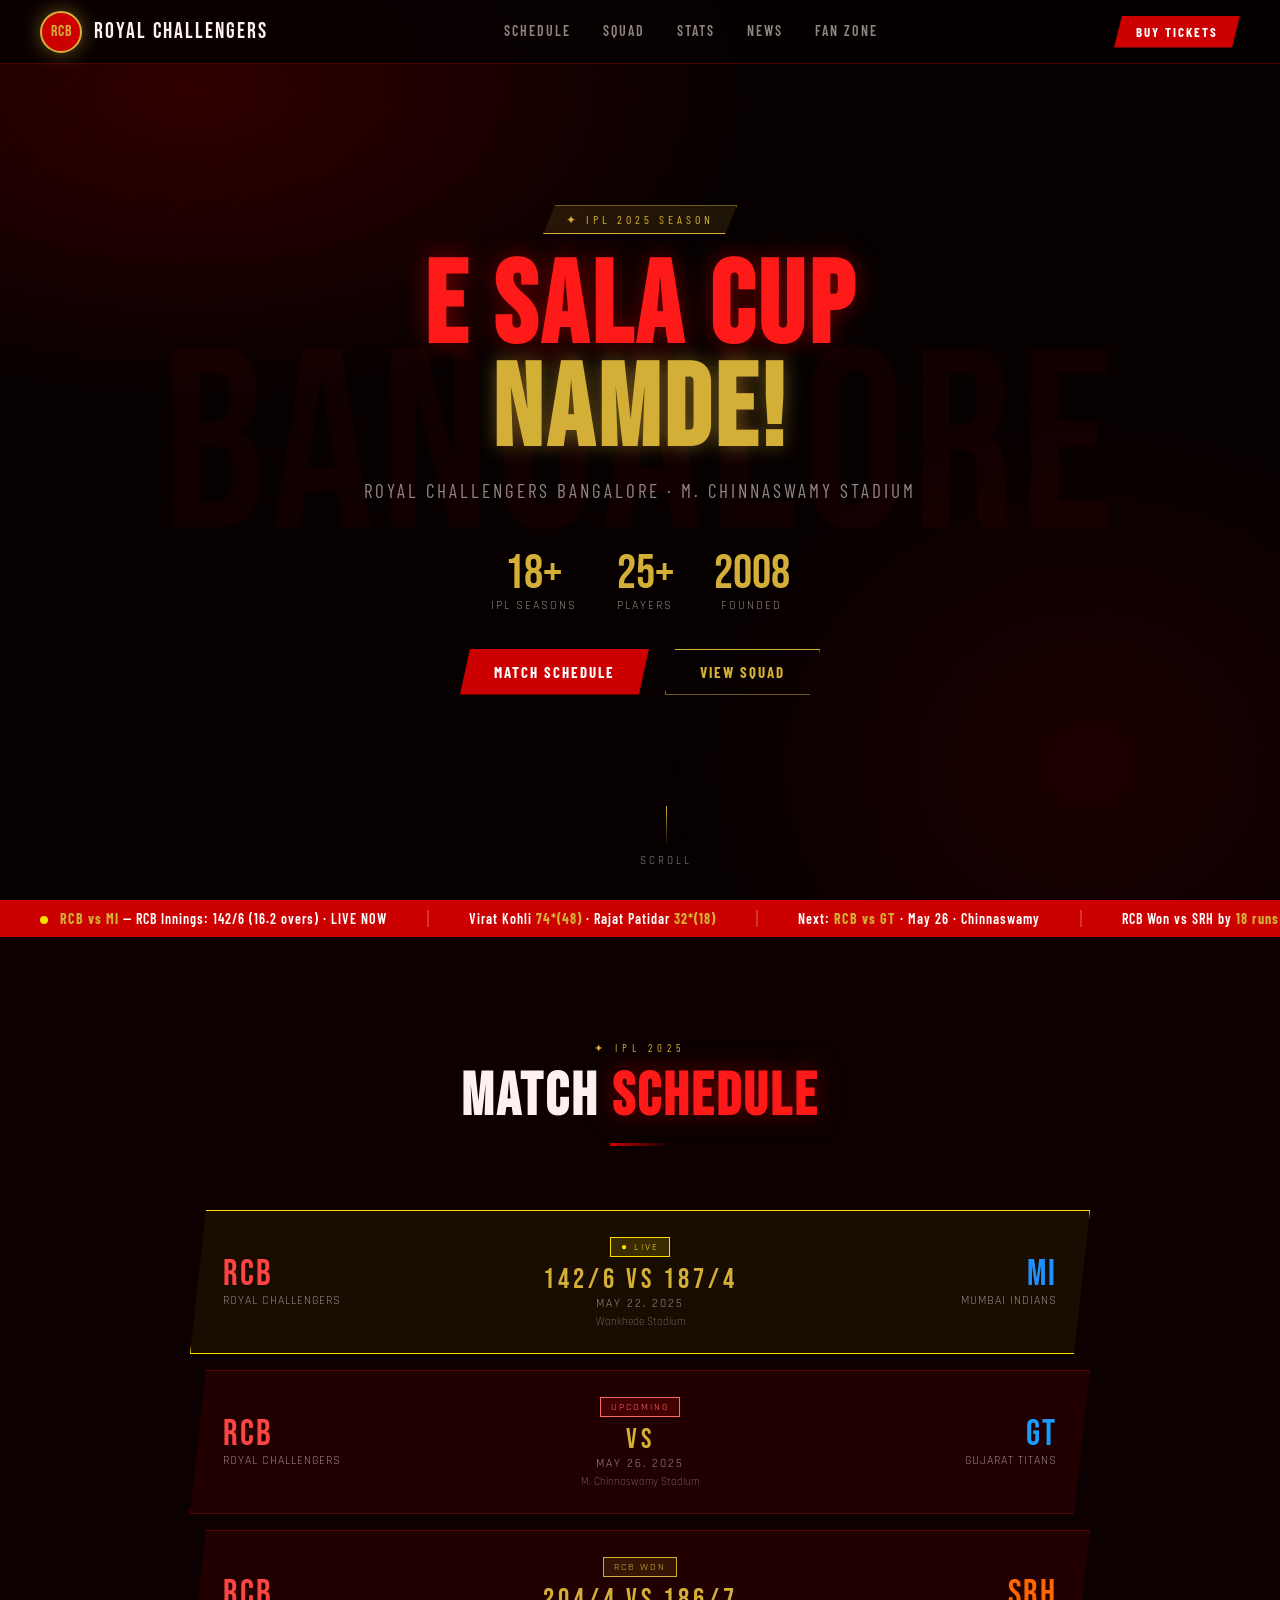
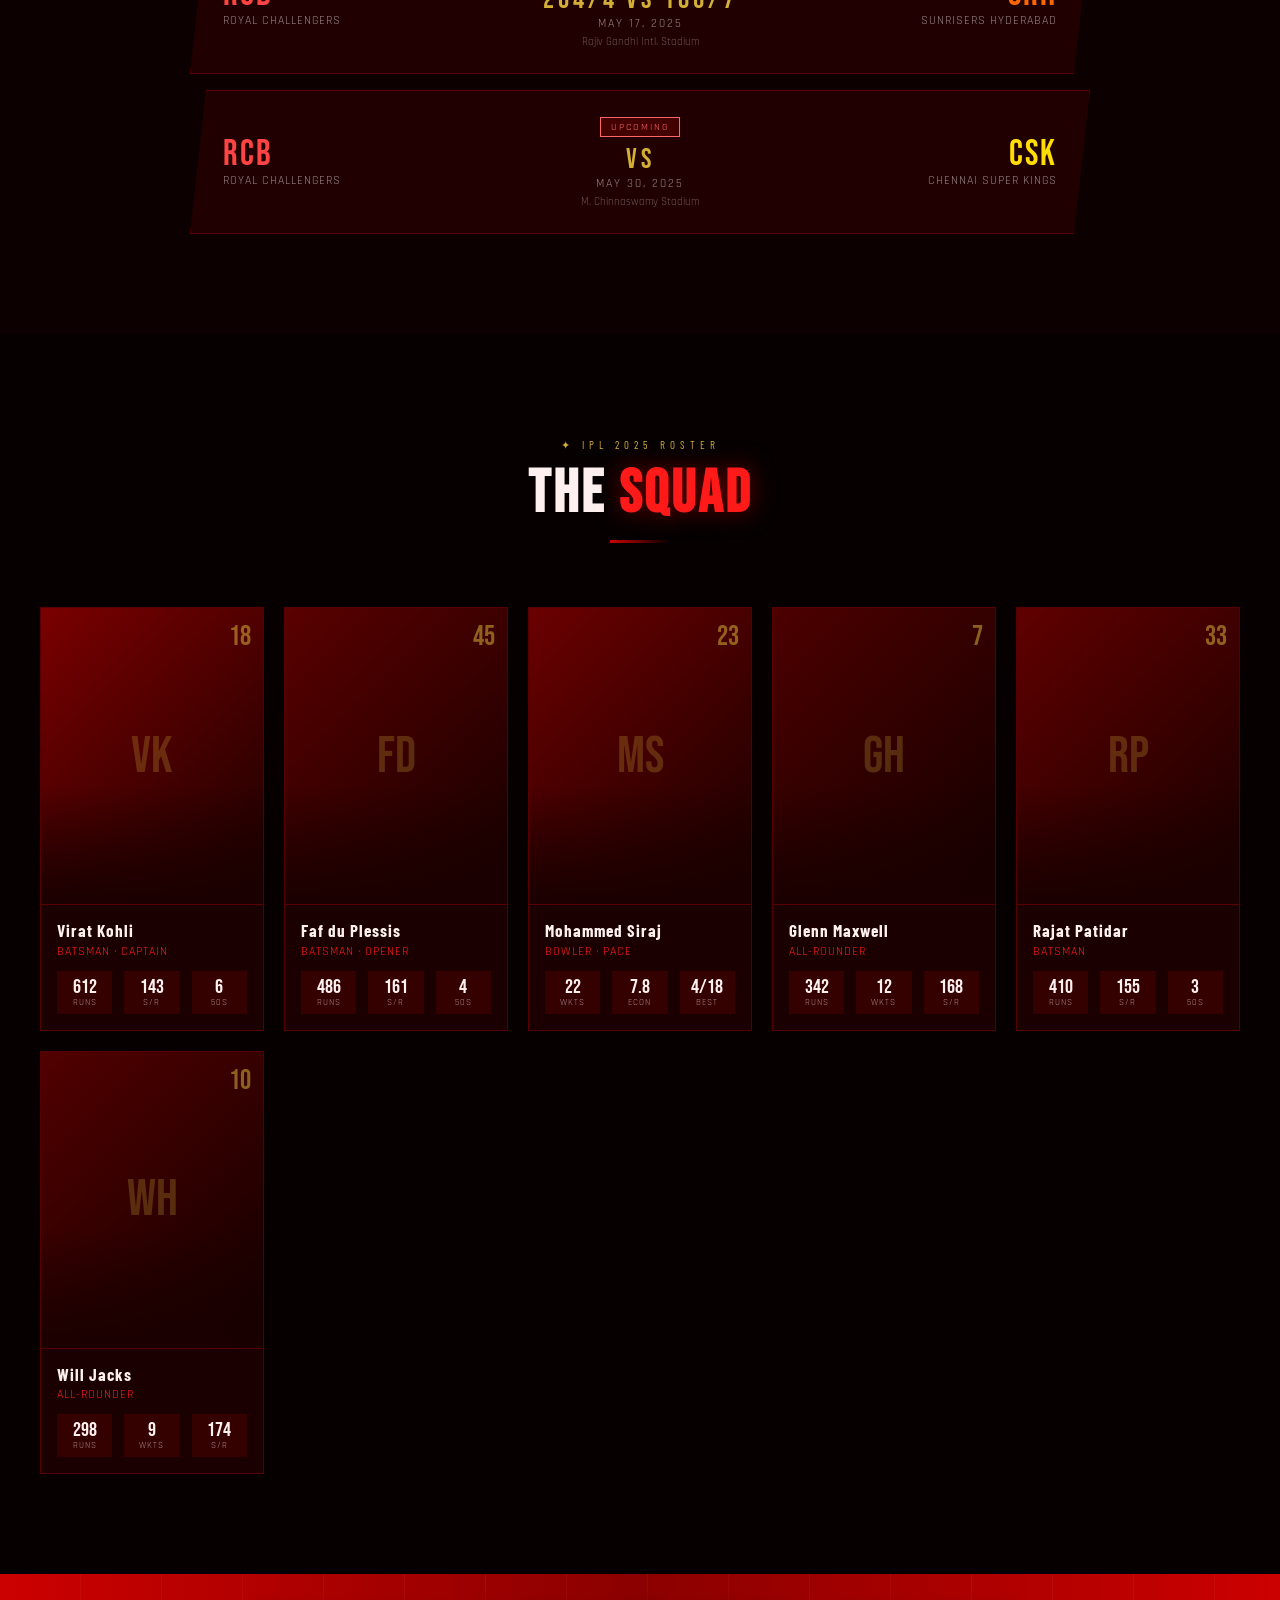
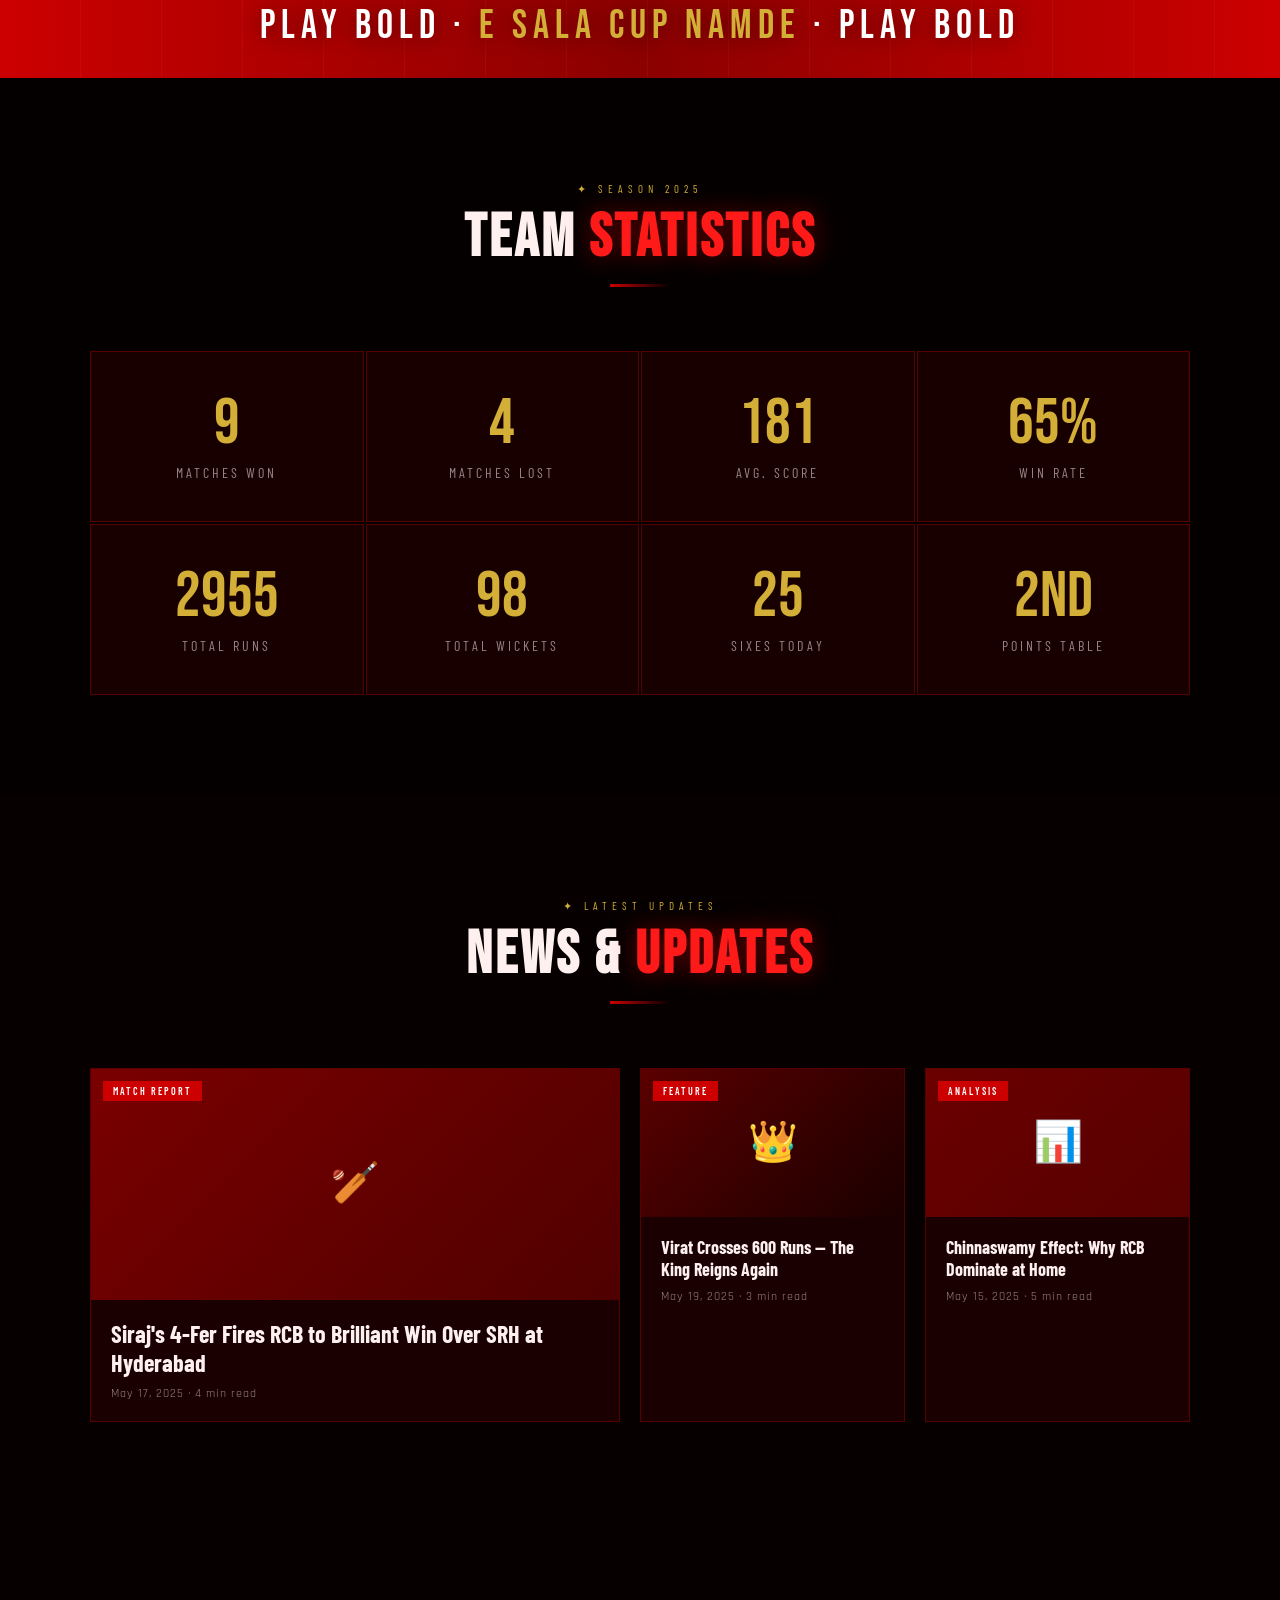
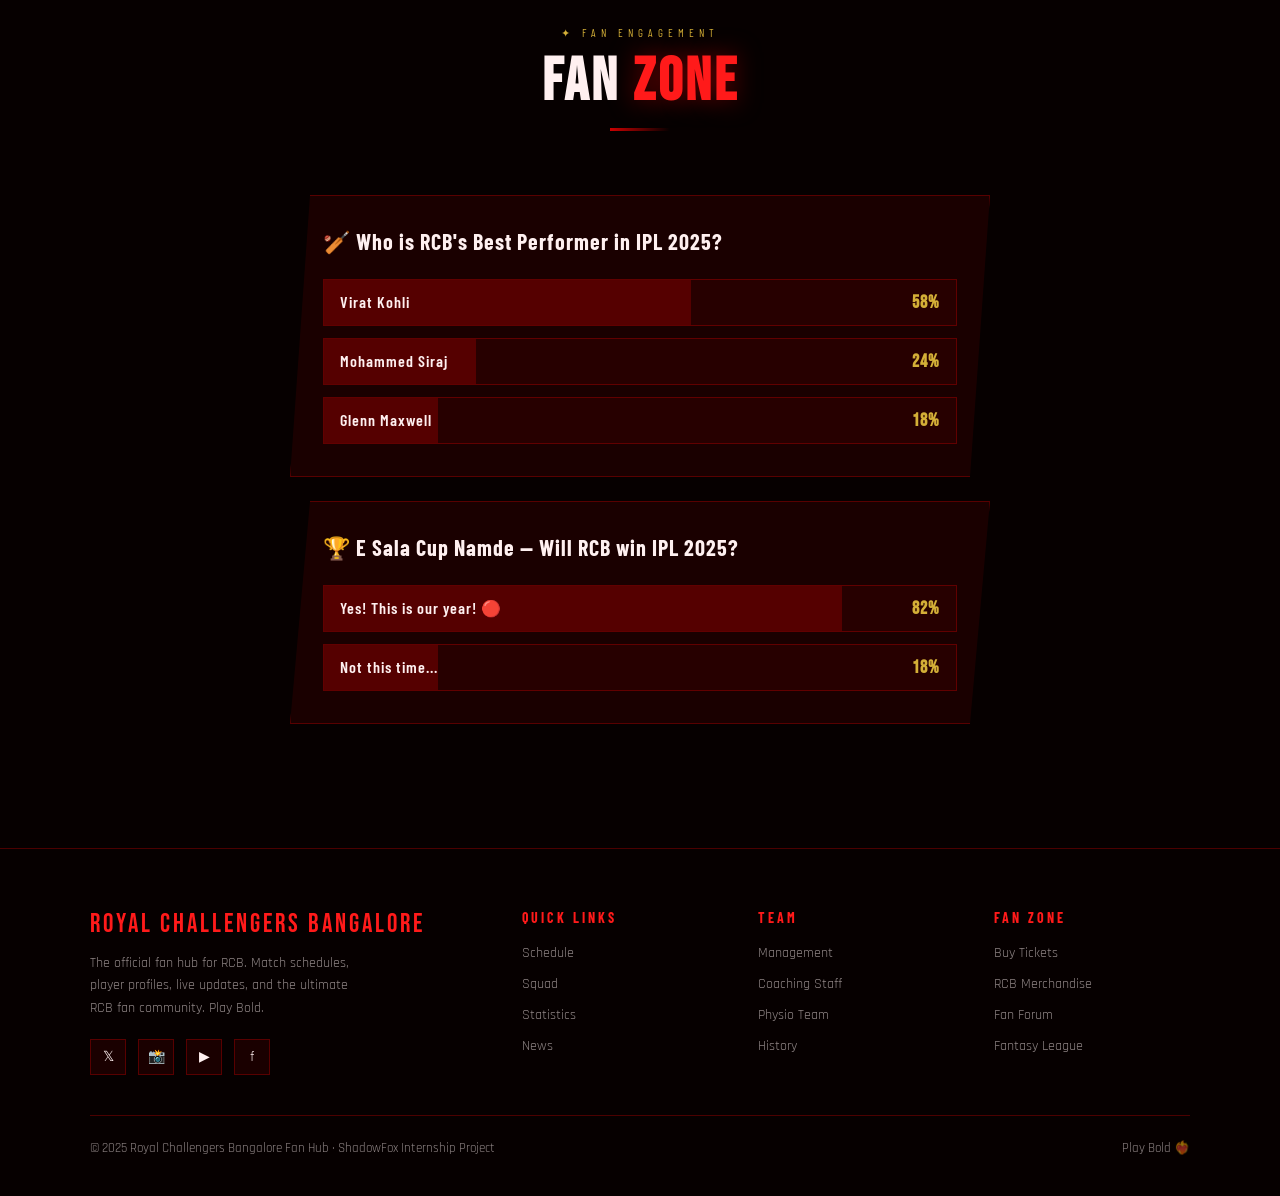
==== IPL TEAM/index.html @ 44abfabc "updated" ====
<!DOCTYPE html>
<html lang="en">
<head>
<meta charset="UTF-8">
<meta name="viewport" content="width=device-width, initial-scale=1.0">
<title>Royal Challengers Bangalore — Official Fan Hub</title>
<link href="https://fonts.googleapis.com/css2?family=Bebas+Neue&family=Rajdhani:wght@400;500;600;700&family=Barlow+Condensed:ital,wght@0,400;0,600;0,700;1,400&display=swap" rel="stylesheet">
<style>
  :root {
    --red: #CC0000;
    --red2: #FF1A1A;
    --gold: #D4AF37;
    --black: #0A0000;
    --darker: #060000;
    --surface: rgba(204,0,0,0.10);
    --text: #FFF0F0;
    --muted: rgba(255,240,240,0.55);
    --border: rgba(204,0,0,0.35);
    --gold-glow: 0 0 20px rgba(212,175,55,0.45);
    --red-glow: 0 0 24px rgba(204,0,0,0.5);
  }

  *, *::before, *::after { box-sizing: border-box; margin: 0; padding: 0; }
  html { scroll-behavior: smooth; }

  body {
    background: var(--darker);
    color: var(--text);
    font-family: 'Rajdhani', sans-serif;
    font-size: 16px;
    overflow-x: hidden;
  }

  body::before {
    content: '';
    position: fixed;
    inset: 0;
    background:
      radial-gradient(ellipse 70% 55% at 15% 10%, rgba(204,0,0,0.22) 0%, transparent 65%),
      radial-gradient(ellipse 55% 70% at 85% 85%, rgba(180,0,0,0.13) 0%, transparent 60%),
      repeating-linear-gradient(
        -45deg,
        transparent, transparent 40px,
        rgba(204,0,0,0.025) 40px, rgba(204,0,0,0.025) 41px
      );
    pointer-events: none;
    z-index: 0;
  }

  /* ===== NAV ===== */
  nav {
    position: fixed;
    top: 0; left: 0; right: 0;
    z-index: 100;
    display: flex;
    align-items: center;
    justify-content: space-between;
    padding: 0 40px;
    height: 64px;
    background: rgba(6,0,0,0.88);
    backdrop-filter: blur(18px);
    border-bottom: 1px solid var(--border);
  }

  .nav-logo {
    display: flex;
    align-items: center;
    gap: 12px;
    text-decoration: none;
  }

  .nav-logo .crest {
    width: 42px; height: 42px;
    background: var(--red);
    border-radius: 50%;
    display: flex; align-items: center; justify-content: center;
    font-family: 'Bebas Neue', sans-serif;
    font-size: 16px;
    color: var(--gold);
    border: 2px solid var(--gold);
    box-shadow: var(--gold-glow);
    letter-spacing: 1px;
  }

  .nav-logo span {
    font-family: 'Bebas Neue', sans-serif;
    font-size: 22px;
    letter-spacing: 2px;
    color: var(--text);
  }

  .nav-links { display: flex; gap: 32px; list-style: none; }
  .nav-links a {
    font-family: 'Barlow Condensed', sans-serif;
    font-weight: 600; font-size: 14px;
    letter-spacing: 2px; text-transform: uppercase;
    color: var(--muted); text-decoration: none;
    transition: color .2s;
  }
  .nav-links a:hover { color: var(--gold); }

  .nav-cta {
    background: var(--red);
    color: #fff;
    border: none;
    padding: 8px 22px;
    font-family: 'Barlow Condensed', sans-serif;
    font-weight: 700; font-size: 13px;
    letter-spacing: 2px; text-transform: uppercase;
    cursor: pointer;
    clip-path: polygon(8px 0%, 100% 0%, calc(100% - 8px) 100%, 0% 100%);
    transition: background .2s, box-shadow .2s;
  }
  .nav-cta:hover { background: var(--red2); box-shadow: var(--red-glow); }

  /* ===== HERO ===== */
  #hero {
    position: relative;
    height: 100vh;
    display: flex;
    align-items: center;
    justify-content: center;
    overflow: hidden;
    z-index: 1;
  }

  .hero-bg-text {
    position: absolute;
    font-family: 'Bebas Neue', sans-serif;
    font-size: clamp(100px, 20vw, 260px);
    color: rgba(204,0,0,0.06);
    letter-spacing: 6px;
    user-select: none;
    top: 50%; left: 50%;
    transform: translate(-50%, -50%);
    white-space: nowrap;
    z-index: 0;
    animation: breathe 6s ease-in-out infinite;
  }

  .hero-content {
    position: relative;
    z-index: 2;
    text-align: center;
    padding: 0 20px;
  }

  .hero-tag {
    display: inline-block;
    background: rgba(212,175,55,0.12);
    border: 1px solid var(--gold);
    color: var(--gold);
    font-family: 'Barlow Condensed', sans-serif;
    font-size: 12px; letter-spacing: 4px; text-transform: uppercase;
    padding: 6px 22px; margin-bottom: 24px;
    clip-path: polygon(12px 0%, 100% 0%, calc(100% - 12px) 100%, 0% 100%);
    animation: fadeUp .8s ease both;
  }

  .hero-title {
    font-family: 'Bebas Neue', sans-serif;
    font-size: clamp(52px, 10vw, 116px);
    line-height: 0.88;
    letter-spacing: 4px;
    color: var(--text);
    animation: fadeUp .8s .15s ease both;
  }

  .hero-title span {
    color: var(--red2);
    display: block;
    text-shadow: var(--red-glow);
  }

  .hero-title .gold-line {
    color: var(--gold);
    text-shadow: var(--gold-glow);
  }

  .hero-subtitle {
    font-family: 'Barlow Condensed', sans-serif;
    font-size: 19px; letter-spacing: 3px; text-transform: uppercase;
    color: var(--muted); margin-top: 16px;
    animation: fadeUp .8s .3s ease both;
  }

  .hero-stats {
    display: flex; gap: 40px; justify-content: center;
    margin-top: 48px;
    animation: fadeUp .8s .45s ease both;
  }

  .hero-stat .num {
    font-family: 'Bebas Neue', sans-serif;
    font-size: 48px; color: var(--gold); line-height: 1;
  }

  .hero-stat .label {
    font-size: 12px; letter-spacing: 2px;
    text-transform: uppercase; color: var(--muted);
  }

  .hero-ctas {
    display: flex; gap: 16px; justify-content: center;
    margin-top: 36px;
    animation: fadeUp .8s .6s ease both;
  }

  .btn-primary {
    background: var(--red);
    color: #fff; border: none;
    padding: 14px 34px;
    font-family: 'Barlow Condensed', sans-serif;
    font-weight: 700; font-size: 15px;
    letter-spacing: 2px; text-transform: uppercase;
    cursor: pointer;
    clip-path: polygon(10px 0%, 100% 0%, calc(100% - 10px) 100%, 0% 100%);
    transition: background .2s, box-shadow .2s;
    text-decoration: none; display: inline-block;
  }
  .btn-primary:hover { background: var(--red2); box-shadow: var(--red-glow); }

  .btn-outline {
    background: transparent; color: var(--gold);
    border: 1px solid var(--gold);
    padding: 13px 34px;
    font-family: 'Barlow Condensed', sans-serif;
    font-weight: 700; font-size: 15px;
    letter-spacing: 2px; text-transform: uppercase;
    cursor: pointer;
    clip-path: polygon(10px 0%, 100% 0%, calc(100% - 10px) 100%, 0% 100%);
    transition: background .2s, box-shadow .2s;
    text-decoration: none; display: inline-block;
  }
  .btn-outline:hover { background: rgba(212,175,55,0.1); box-shadow: var(--gold-glow); }

  .scroll-indicator {
    position: absolute; bottom: 32px; left: 50%; transform: translateX(-50%);
    display: flex; flex-direction: column; align-items: center; gap: 8px;
    color: var(--muted); font-size: 11px; letter-spacing: 3px; text-transform: uppercase;
    animation: fadeUp .8s .9s ease both;
  }

  .scroll-line {
    width: 1px; height: 40px;
    background: linear-gradient(to bottom, var(--gold), transparent);
    animation: scrollPulse 2s infinite;
  }

  /* ===== TICKER ===== */
  .live-ticker {
    background: var(--red);
    padding: 10px 0; overflow: hidden;
    position: relative; z-index: 1;
  }

  .ticker-inner {
    display: flex; gap: 0;
    animation: ticker 32s linear infinite;
    white-space: nowrap;
  }

  .ticker-item {
    padding: 0 40px;
    font-family: 'Barlow Condensed', sans-serif;
    font-size: 14px; font-weight: 600; letter-spacing: 1px;
    color: #fff;
    border-right: 2px solid rgba(255,255,255,0.2);
  }

  .ticker-item .live-dot {
    display: inline-block; width: 8px; height: 8px;
    background: #ffdd00; border-radius: 50%;
    margin-right: 8px; animation: blink 1s infinite;
  }

  .ticker-item .gold { color: var(--gold); font-weight: 700; }

  /* ===== SECTIONS ===== */
  section {
    position: relative; z-index: 1;
    padding: 100px 40px;
  }

  .section-header { text-align: center; margin-bottom: 64px; }

  .section-tag {
    display: inline-block;
    font-family: 'Barlow Condensed', sans-serif;
    font-size: 11px; letter-spacing: 5px; text-transform: uppercase;
    color: var(--gold); margin-bottom: 12px;
  }

  .section-title {
    font-family: 'Bebas Neue', sans-serif;
    font-size: clamp(36px, 5vw, 60px);
    letter-spacing: 3px; line-height: 1;
  }

  .section-title em { color: var(--red2); font-style: normal; text-shadow: var(--red-glow); }

  .divider {
    width: 60px; height: 3px;
    background: linear-gradient(to right, var(--red), transparent);
    margin: 16px auto 0;
  }

  /* ===== SCHEDULE ===== */
  #schedule { background: rgba(204,0,0,0.03); }

  .schedule-grid {
    max-width: 900px; margin: 0 auto;
    display: flex; flex-direction: column; gap: 16px;
  }

  .match-card {
    background: var(--surface);
    border: 1px solid var(--border);
    padding: 24px 32px;
    display: grid;
    grid-template-columns: 1fr auto 1fr;
    align-items: center; gap: 24px;
    transition: border-color .2s, background .2s;
    clip-path: polygon(16px 0%, 100% 0%, calc(100% - 16px) 100%, 0% 100%);
  }

  .match-card:hover { border-color: var(--gold); background: rgba(204,0,0,0.18); }

  .match-card.live {
    border-color: #ffdd00;
    background: rgba(255,221,0,0.05);
    animation: livePulse 3s infinite;
  }

  .team { display: flex; flex-direction: column; }
  .team.away { align-items: flex-end; }

  .team-abbr {
    font-family: 'Bebas Neue', sans-serif;
    font-size: 36px; letter-spacing: 2px; line-height: 1;
  }

  .team-name {
    font-size: 12px; letter-spacing: 1px;
    color: var(--muted); text-transform: uppercase;
  }

  .match-meta { text-align: center; }

  .match-score {
    font-family: 'Bebas Neue', sans-serif;
    font-size: 28px; color: var(--gold); letter-spacing: 4px;
  }

  .match-date { font-size: 12px; letter-spacing: 2px; color: var(--muted); text-transform: uppercase; }
  .match-venue { font-size: 11px; color: rgba(255,240,240,0.35); margin-top: 4px; }

  .match-status {
    display: inline-block; font-size: 10px; letter-spacing: 2px;
    text-transform: uppercase; padding: 3px 10px; margin-bottom: 6px;
  }

  .status-live   { background: rgba(255,221,0,0.15); color: #ffdd00; border: 1px solid #ffdd00; }
  .status-upcoming { background: rgba(204,0,0,0.2); color: #ff6666; border: 1px solid #ff6666; }
  .status-result { background: rgba(212,175,55,0.12); color: var(--gold); border: 1px solid var(--gold); }
  .status-loss   { background: rgba(100,100,100,0.15); color: #aaa; border: 1px solid #555; }

  /* ===== SQUAD ===== */
  .squad-grid {
    max-width: 1200px; margin: 0 auto;
    display: grid;
    grid-template-columns: repeat(auto-fill, minmax(200px, 1fr));
    gap: 20px;
  }

  .player-card {
    background: var(--surface);
    border: 1px solid var(--border);
    overflow: hidden;
    transition: transform .3s, border-color .3s, box-shadow .3s;
    cursor: pointer;
  }

  .player-card:hover {
    transform: translateY(-6px);
    border-color: var(--gold);
    box-shadow: 0 12px 40px rgba(204,0,0,0.3), var(--gold-glow);
  }

  .player-avatar {
    width: 100%; aspect-ratio: 3/4;
    background: linear-gradient(135deg, #6b0000 0%, #1a0000 100%);
    display: flex; align-items: center; justify-content: center;
    font-family: 'Bebas Neue', sans-serif; font-size: 52px;
    color: rgba(212,175,55,0.25);
    position: relative; overflow: hidden;
  }

  .player-avatar::after {
    content: '';
    position: absolute; inset: 0;
    background: linear-gradient(to top, #1a0000 0%, transparent 40%);
  }

  .player-number {
    position: absolute; top: 12px; right: 12px;
    font-family: 'Bebas Neue', sans-serif;
    font-size: 28px; color: var(--gold); opacity: 0.55; z-index: 2;
  }

  .player-info {
    padding: 16px;
    border-top: 1px solid var(--border);
  }

  .player-name {
    font-family: 'Barlow Condensed', sans-serif;
    font-weight: 700; font-size: 17px; letter-spacing: 1px; line-height: 1.1;
  }

  .player-role {
    font-size: 12px; color: var(--red2); letter-spacing: 1px;
    text-transform: uppercase; margin-top: 4px;
  }

  .player-stats-row { display: flex; gap: 12px; margin-top: 12px; }

  .pstat {
    flex: 1; text-align: center;
    background: rgba(204,0,0,0.15); padding: 6px 4px;
  }

  .pstat .val {
    font-family: 'Bebas Neue', sans-serif;
    font-size: 20px; color: var(--text); line-height: 1;
  }

  .pstat .lbl { font-size: 9px; letter-spacing: 1px; text-transform: uppercase; color: var(--muted); }

  /* ===== STATS ===== */
  #stats { background: rgba(0,0,0,0.25); }

  .stats-grid {
    max-width: 1100px; margin: 0 auto;
    display: grid; grid-template-columns: repeat(4, 1fr); gap: 2px;
  }

  .stat-block {
    background: var(--surface);
    border: 1px solid var(--border);
    padding: 40px 24px; text-align: center;
    transition: background .3s;
  }

  .stat-block:hover { background: rgba(204,0,0,0.2); }

  .stat-block .big-num {
    font-family: 'Bebas Neue', sans-serif;
    font-size: 64px; line-height: 1; color: var(--gold);
  }

  .stat-block .big-label {
    font-family: 'Barlow Condensed', sans-serif;
    font-size: 14px; letter-spacing: 3px;
    text-transform: uppercase; color: var(--muted); margin-top: 8px;
  }

  /* ===== NEWS ===== */
  .news-grid {
    max-width: 1100px; margin: 0 auto;
    display: grid; grid-template-columns: 2fr 1fr 1fr; gap: 20px;
  }

  .news-card {
    background: var(--surface);
    border: 1px solid var(--border);
    overflow: hidden;
    transition: border-color .2s; cursor: pointer;
  }

  .news-card:hover { border-color: var(--gold); }

  .news-img {
    width: 100%; aspect-ratio: 16/9;
    background: linear-gradient(135deg, #6b0000 0%, rgba(180,0,0,0.3) 100%);
    position: relative; overflow: hidden;
    display: flex; align-items: center; justify-content: center; font-size: 40px;
  }

  .news-card:first-child .news-img { aspect-ratio: 16/7; }

  .news-tag {
    position: absolute; top: 12px; left: 12px;
    background: var(--red); color: #fff;
    font-size: 10px; letter-spacing: 2px; text-transform: uppercase;
    padding: 4px 10px;
    font-family: 'Barlow Condensed', sans-serif; font-weight: 600;
  }

  .news-body { padding: 20px; }

  .news-title {
    font-family: 'Barlow Condensed', sans-serif;
    font-weight: 700; font-size: 18px; line-height: 1.2; margin-bottom: 8px;
  }

  .news-card:first-child .news-title { font-size: 24px; }
  .news-meta { font-size: 12px; color: var(--muted); letter-spacing: 1px; }

  /* ===== POLLS ===== */
  .polls-section { max-width: 700px; margin: 0 auto; }

  .poll-card {
    background: var(--surface);
    border: 1px solid var(--border);
    padding: 32px; margin-bottom: 24px;
    clip-path: polygon(20px 0%, 100% 0%, calc(100% - 20px) 100%, 0% 100%);
  }

  .poll-question {
    font-family: 'Barlow Condensed', sans-serif;
    font-size: 22px; font-weight: 700; letter-spacing: 1px; margin-bottom: 24px;
  }

  .poll-options { display: flex; flex-direction: column; gap: 12px; }

  .poll-option {
    position: relative;
    background: rgba(204,0,0,0.08);
    border: 1px solid var(--border);
    padding: 12px 16px; cursor: pointer; overflow: hidden;
    transition: border-color .2s;
  }

  .poll-option:hover { border-color: var(--gold); }
  .poll-option.voted { border-color: var(--red); }

  .poll-fill {
    position: absolute; left: 0; top: 0; bottom: 0;
    background: rgba(204,0,0,0.28);
    transition: width .6s ease; pointer-events: none;
  }

  .poll-label {
    position: relative; z-index: 1;
    display: flex; justify-content: space-between;
    font-family: 'Barlow Condensed', sans-serif;
    font-size: 16px; font-weight: 600; letter-spacing: 1px;
  }

  .poll-pct { color: var(--gold); font-family: 'Bebas Neue', sans-serif; font-size: 18px; }

  /* ===== FOOTER ===== */
  footer {
    background: var(--darker);
    border-top: 1px solid var(--border);
    padding: 60px 40px 40px;
    position: relative; z-index: 1;
  }

  .footer-grid {
    max-width: 1100px; margin: 0 auto;
    display: grid; grid-template-columns: 2fr 1fr 1fr 1fr;
    gap: 40px; margin-bottom: 40px;
  }

  .footer-brand .logo-text {
    font-family: 'Bebas Neue', sans-serif;
    font-size: 26px; letter-spacing: 3px; color: var(--red2); margin-bottom: 12px;
  }

  .footer-brand p { font-size: 14px; color: var(--muted); line-height: 1.6; max-width: 260px; }

  .social-links { display: flex; gap: 12px; margin-top: 20px; }

  .social-btn {
    width: 36px; height: 36px;
    background: var(--surface); border: 1px solid var(--border);
    display: flex; align-items: center; justify-content: center;
    font-size: 14px; cursor: pointer;
    transition: border-color .2s, background .2s;
    text-decoration: none; color: var(--text);
  }

  .social-btn:hover { border-color: var(--gold); background: rgba(212,175,55,0.1); }

  .footer-col h4 {
    font-family: 'Barlow Condensed', sans-serif;
    font-size: 14px; letter-spacing: 3px; text-transform: uppercase;
    color: var(--red2); margin-bottom: 16px;
  }

  .footer-col ul { list-style: none; display: flex; flex-direction: column; gap: 10px; }

  .footer-col a { font-size: 14px; color: var(--muted); text-decoration: none; transition: color .2s; }
  .footer-col a:hover { color: var(--text); }

  .footer-bottom {
    max-width: 1100px; margin: 0 auto; padding-top: 24px;
    border-top: 1px solid var(--border);
    display: flex; justify-content: space-between; align-items: center;
    font-size: 13px; color: var(--muted);
  }

  /* ===== RCB BANNER STRIP ===== */
  .rcb-strip {
    background: linear-gradient(90deg, var(--red) 0%, #8b0000 50%, var(--red) 100%);
    padding: 28px 40px;
    text-align: center;
    position: relative;
    overflow: hidden;
    z-index: 1;
  }

  .rcb-strip::before {
    content: '';
    position: absolute; inset: 0;
    background: repeating-linear-gradient(90deg, transparent, transparent 80px, rgba(255,255,255,0.04) 80px, rgba(255,255,255,0.04) 81px);
  }

  .rcb-strip-text {
    font-family: 'Bebas Neue', sans-serif;
    font-size: clamp(22px, 4vw, 40px);
    letter-spacing: 6px;
    color: #fff;
    position: relative;
    text-shadow: 0 2px 20px rgba(0,0,0,0.4);
  }

  .rcb-strip-text span { color: var(--gold); }

  /* ===== ANIMATIONS ===== */
  @keyframes fadeUp {
    from { opacity: 0; transform: translateY(24px); }
    to   { opacity: 1; transform: translateY(0); }
  }

  @keyframes ticker {
    from { transform: translateX(0); }
    to   { transform: translateX(-50%); }
  }

  @keyframes blink {
    0%, 100% { opacity: 1; }
    50%       { opacity: 0; }
  }

  @keyframes scrollPulse {
    0%   { opacity: 0; transform: scaleY(0); transform-origin: top; }
    50%  { opacity: 1; }
    100% { opacity: 0; transform: scaleY(1); transform-origin: top; }
  }

  @keyframes livePulse {
    0%, 100% { box-shadow: 0 0 0 0 rgba(255,221,0,0); }
    50%       { box-shadow: 0 0 16px 3px rgba(255,221,0,0.12); }
  }

  @keyframes breathe {
    0%, 100% { opacity: 0.06; }
    50%       { opacity: 0.10; }
  }

  .fade-in { opacity: 0; transform: translateY(20px); transition: opacity .6s ease, transform .6s ease; }
  .fade-in.visible { opacity: 1; transform: translateY(0); }

  /* ===== MOBILE ===== */
  @media (max-width: 768px) {
    nav { padding: 0 20px; }
    .nav-links { display: none; }
    section { padding: 60px 20px; }
    .stats-grid { grid-template-columns: repeat(2, 1fr); }
    .news-grid { grid-template-columns: 1fr; }
    .footer-grid { grid-template-columns: 1fr 1fr; }
    .squad-grid { grid-template-columns: repeat(2, 1fr); }
    .hero-stats { gap: 20px; }
    .hero-ctas { flex-direction: column; align-items: center; }
    .rcb-strip { padding: 20px; }
  }
</style>
</head>
<body>

<!-- NAV -->
<nav>
  <a class="nav-logo" href="#">
    <div class="crest">RCB</div>
    <span>Royal Challengers</span>
  </a>
  <ul class="nav-links">
    <li><a href="#schedule">Schedule</a></li>
    <li><a href="#squad">Squad</a></li>
    <li><a href="#stats">Stats</a></li>
    <li><a href="#news">News</a></li>
    <li><a href="#engage">Fan Zone</a></li>
  </ul>
  <button class="nav-cta">Buy Tickets</button>
</nav>

<!-- HERO -->
<section id="hero">
  <div class="hero-bg-text">BANGALORE</div>
  <div class="hero-content">
    <div class="hero-tag">✦ IPL 2025 Season</div>
    <h1 class="hero-title">
      <span>E Sala Cup</span>
      <span class="gold-line">Namde!</span>
    </h1>
    <p class="hero-subtitle">Royal Challengers Bangalore · M. Chinnaswamy Stadium</p>
    <div class="hero-stats">
      <div class="hero-stat">
        <div class="num">18+</div>
        <div class="label">IPL Seasons</div>
      </div>
      <div class="hero-stat">
        <div class="num">25+</div>
        <div class="label">Players</div>
      </div>
      <div class="hero-stat">
        <div class="num">2008</div>
        <div class="label">Founded</div>
      </div>
    </div>
    <div class="hero-ctas">
      <a href="#schedule" class="btn-primary">Match Schedule</a>
      <a href="#squad" class="btn-outline">View Squad</a>
    </div>
  </div>
  <div class="scroll-indicator">
    <div class="scroll-line"></div>
    <span>Scroll</span>
  </div>
</section>

<!-- TICKER -->
<div class="live-ticker">
  <div class="ticker-inner">
    <span class="ticker-item"><span class="live-dot"></span> <span class="gold">RCB vs MI</span> — RCB Innings: 142/6 (16.2 overs) · LIVE NOW</span>
    <span class="ticker-item">Virat Kohli <span class="gold">74*(48)</span> · Rajat Patidar <span class="gold">32*(18)</span></span>
    <span class="ticker-item">Next: <span class="gold">RCB vs GT</span> · May 26 · Chinnaswamy</span>
    <span class="ticker-item">RCB Won vs SRH by <span class="gold">18 runs</span> · May 17</span>
    <span class="ticker-item">Mohammed Siraj — <span class="gold">4 wickets</span> in last match · Player of the Match</span>
    <span class="ticker-item"><span class="live-dot"></span> <span class="gold">RCB vs MI</span> — RCB Innings: 142/6 (16.2 overs) · LIVE NOW</span>
    <span class="ticker-item">Virat Kohli <span class="gold">74*(48)</span> · Rajat Patidar <span class="gold">32*(18)</span></span>
    <span class="ticker-item">Next: <span class="gold">RCB vs GT</span> · May 26 · Chinnaswamy</span>
    <span class="ticker-item">RCB Won vs SRH by <span class="gold">18 runs</span> · May 17</span>
    <span class="ticker-item">Mohammed Siraj — <span class="gold">4 wickets</span> in last match · Player of the Match</span>
  </div>
</div>

<!-- SCHEDULE -->
<section id="schedule">
  <div class="section-header fade-in">
    <div class="section-tag">✦ IPL 2025</div>
    <h2 class="section-title">Match <em>Schedule</em></h2>
    <div class="divider"></div>
  </div>
  <div class="schedule-grid">

    <div class="match-card live fade-in">
      <div class="team">
        <div class="team-abbr" style="color:#ff4444">RCB</div>
        <div class="team-name">Royal Challengers</div>
      </div>
      <div class="match-meta">
        <div class="match-status status-live">● Live</div>
        <div class="match-score">142/6 vs 187/4</div>
        <div class="match-date">May 22, 2025</div>
        <div class="match-venue">Wankhede Stadium</div>
      </div>
      <div class="team away">
        <div class="team-abbr" style="color:#1E90FF">MI</div>
        <div class="team-name">Mumbai Indians</div>
      </div>
    </div>

    <div class="match-card fade-in">
      <div class="team">
        <div class="team-abbr" style="color:#ff4444">RCB</div>
        <div class="team-name">Royal Challengers</div>
      </div>
      <div class="match-meta">
        <div class="match-status status-upcoming">Upcoming</div>
        <div class="match-score">vs</div>
        <div class="match-date">May 26, 2025</div>
        <div class="match-venue">M. Chinnaswamy Stadium</div>
      </div>
      <div class="team away">
        <div class="team-abbr" style="color:#1a9bfc">GT</div>
        <div class="team-name">Gujarat Titans</div>
      </div>
    </div>

    <div class="match-card fade-in">
      <div class="team">
        <div class="team-abbr" style="color:#ff4444">RCB</div>
        <div class="team-name">Royal Challengers</div>
      </div>
      <div class="match-meta">
        <div class="match-status status-result">RCB Won</div>
        <div class="match-score">204/4 vs 186/7</div>
        <div class="match-date">May 17, 2025</div>
        <div class="match-venue">Rajiv Gandhi Intl. Stadium</div>
      </div>
      <div class="team away">
        <div class="team-abbr" style="color:#ff6600">SRH</div>
        <div class="team-name">Sunrisers Hyderabad</div>
      </div>
    </div>

    <div class="match-card fade-in">
      <div class="team">
        <div class="team-abbr" style="color:#ff4444">RCB</div>
        <div class="team-name">Royal Challengers</div>
      </div>
      <div class="match-meta">
        <div class="match-status status-upcoming">Upcoming</div>
        <div class="match-score">vs</div>
        <div class="match-date">May 30, 2025</div>
        <div class="match-venue">M. Chinnaswamy Stadium</div>
      </div>
      <div class="team away">
        <div class="team-abbr" style="color:#ffdd00">CSK</div>
        <div class="team-name">Chennai Super Kings</div>
      </div>
    </div>

  </div>
</section>

<!-- SQUAD -->
<section id="squad">
  <div class="section-header fade-in">
    <div class="section-tag">✦ IPL 2025 Roster</div>
    <h2 class="section-title">The <em>Squad</em></h2>
    <div class="divider"></div>
  </div>
  <div class="squad-grid">

    <div class="player-card fade-in">
      <div class="player-avatar" style="background:linear-gradient(135deg,#7a0000,#1a0000)">
        VK
        <span class="player-number">18</span>
      </div>
      <div class="player-info">
        <div class="player-name">Virat Kohli</div>
        <div class="player-role">Batsman · Captain</div>
        <div class="player-stats-row">
          <div class="pstat"><div class="val">612</div><div class="lbl">Runs</div></div>
          <div class="pstat"><div class="val">143</div><div class="lbl">S/R</div></div>
          <div class="pstat"><div class="val">6</div><div class="lbl">50s</div></div>
        </div>
      </div>
    </div>

    <div class="player-card fade-in">
      <div class="player-avatar" style="background:linear-gradient(135deg,#5a0000,#150000)">
        FD
        <span class="player-number">45</span>
      </div>
      <div class="player-info">
        <div class="player-name">Faf du Plessis</div>
        <div class="player-role">Batsman · Opener</div>
        <div class="player-stats-row">
          <div class="pstat"><div class="val">486</div><div class="lbl">Runs</div></div>
          <div class="pstat"><div class="val">161</div><div class="lbl">S/R</div></div>
          <div class="pstat"><div class="val">4</div><div class="lbl">50s</div></div>
        </div>
      </div>
    </div>

    <div class="player-card fade-in">
      <div class="player-avatar" style="background:linear-gradient(135deg,#6b0000,#180000)">
        MS
        <span class="player-number">23</span>
      </div>
      <div class="player-info">
        <div class="player-name">Mohammed Siraj</div>
        <div class="player-role">Bowler · Pace</div>
        <div class="player-stats-row">
          <div class="pstat"><div class="val">22</div><div class="lbl">Wkts</div></div>
          <div class="pstat"><div class="val">7.8</div><div class="lbl">Econ</div></div>
          <div class="pstat"><div class="val">4/18</div><div class="lbl">Best</div></div>
        </div>
      </div>
    </div>

    <div class="player-card fade-in">
      <div class="player-avatar" style="background:linear-gradient(135deg,#4d0000,#120000)">
        GH
        <span class="player-number">7</span>
      </div>
      <div class="player-info">
        <div class="player-name">Glenn Maxwell</div>
        <div class="player-role">All-Rounder</div>
        <div class="player-stats-row">
          <div class="pstat"><div class="val">342</div><div class="lbl">Runs</div></div>
          <div class="pstat"><div class="val">12</div><div class="lbl">Wkts</div></div>
          <div class="pstat"><div class="val">168</div><div class="lbl">S/R</div></div>
        </div>
      </div>
    </div>

    <div class="player-card fade-in">
      <div class="player-avatar" style="background:linear-gradient(135deg,#600000,#160000)">
        RP
        <span class="player-number">33</span>
      </div>
      <div class="player-info">
        <div class="player-name">Rajat Patidar</div>
        <div class="player-role">Batsman</div>
        <div class="player-stats-row">
          <div class="pstat"><div class="val">410</div><div class="lbl">Runs</div></div>
          <div class="pstat"><div class="val">155</div><div class="lbl">S/R</div></div>
          <div class="pstat"><div class="val">3</div><div class="lbl">50s</div></div>
        </div>
      </div>
    </div>

    <div class="player-card fade-in">
      <div class="player-avatar" style="background:linear-gradient(135deg,#520000,#110000)">
        WH
        <span class="player-number">10</span>
      </div>
      <div class="player-info">
        <div class="player-name">Will Jacks</div>
        <div class="player-role">All-Rounder</div>
        <div class="player-stats-row">
          <div class="pstat"><div class="val">298</div><div class="lbl">Runs</div></div>
          <div class="pstat"><div class="val">9</div><div class="lbl">Wkts</div></div>
          <div class="pstat"><div class="val">174</div><div class="lbl">S/R</div></div>
        </div>
      </div>
    </div>

  </div>
</section>

<!-- RCB STRIP BANNER -->
<div class="rcb-strip">
  <div class="rcb-strip-text">Play Bold · <span>E Sala Cup Namde</span> · Play Bold</div>
</div>

<!-- STATS -->
<section id="stats">
  <div class="section-header fade-in">
    <div class="section-tag">✦ Season 2025</div>
    <h2 class="section-title">Team <em>Statistics</em></h2>
    <div class="divider"></div>
  </div>
  <div class="stats-grid fade-in">
    <div class="stat-block"><div class="big-num">9</div><div class="big-label">Matches Won</div></div>
    <div class="stat-block"><div class="big-num">4</div><div class="big-label">Matches Lost</div></div>
    <div class="stat-block"><div class="big-num">192</div><div class="big-label">Avg. Score</div></div>
    <div class="stat-block"><div class="big-num">69%</div><div class="big-label">Win Rate</div></div>
    <div class="stat-block"><div class="big-num">3128</div><div class="big-label">Total Runs</div></div>
    <div class="stat-block"><div class="big-num">104</div><div class="big-label">Total Wickets</div></div>
    <div class="stat-block"><div class="big-num">26</div><div class="big-label">Sixes Today</div></div>
    <div class="stat-block"><div class="big-num">2nd</div><div class="big-label">Points Table</div></div>
  </div>
</section>

<!-- NEWS -->
<section id="news">
  <div class="section-header fade-in">
    <div class="section-tag">✦ Latest Updates</div>
    <h2 class="section-title">News &amp; <em>Updates</em></h2>
    <div class="divider"></div>
  </div>
  <div class="news-grid">
    <div class="news-card fade-in">
      <div class="news-img" style="background:linear-gradient(135deg,#7a0000,rgba(204,0,0,0.3))">
        🏏
        <div class="news-tag">Match Report</div>
      </div>
      <div class="news-body">
        <h3 class="news-title">Siraj's 4-Fer Fires RCB to Brilliant Win Over SRH at Hyderabad</h3>
        <div class="news-meta">May 17, 2025 · 4 min read</div>
      </div>
    </div>
    <div class="news-card fade-in">
      <div class="news-img" style="background:linear-gradient(135deg,#5a0000,#1a0000)">
        👑
        <div class="news-tag">Feature</div>
      </div>
      <div class="news-body">
        <h3 class="news-title">Virat Crosses 600 Runs — The King Reigns Again</h3>
        <div class="news-meta">May 19, 2025 · 3 min read</div>
      </div>
    </div>
    <div class="news-card fade-in">
      <div class="news-img" style="background:linear-gradient(135deg,#6b0000,rgba(180,0,0,0.4))">
        📊
        <div class="news-tag">Analysis</div>
      </div>
      <div class="news-body">
        <h3 class="news-title">Chinnaswamy Effect: Why RCB Dominate at Home</h3>
        <div class="news-meta">May 15, 2025 · 5 min read</div>
      </div>
    </div>
  </div>
</section>

<!-- FAN ZONE -->
<section id="engage">
  <div class="section-header fade-in">
    <div class="section-tag">✦ Fan Engagement</div>
    <h2 class="section-title">Fan <em>Zone</em></h2>
    <div class="divider"></div>
  </div>
  <div class="polls-section">

    <div class="poll-card fade-in" id="poll1">
      <div class="poll-question">🏏 Who is RCB's Best Performer in IPL 2025?</div>
      <div class="poll-options">
        <div class="poll-option" onclick="vote('poll1',0,this)">
          <div class="poll-fill" style="width:58%"></div>
          <div class="poll-label"><span>Virat Kohli</span><span class="poll-pct">58%</span></div>
        </div>
        <div class="poll-option" onclick="vote('poll1',1,this)">
          <div class="poll-fill" style="width:24%"></div>
          <div class="poll-label"><span>Mohammed Siraj</span><span class="poll-pct">24%</span></div>
        </div>
        <div class="poll-option" onclick="vote('poll1',2,this)">
          <div class="poll-fill" style="width:18%"></div>
          <div class="poll-label"><span>Glenn Maxwell</span><span class="poll-pct">18%</span></div>
        </div>
      </div>
    </div>

    <div class="poll-card fade-in" id="poll2">
      <div class="poll-question">🏆 E Sala Cup Namde — Will RCB win IPL 2025?</div>
      <div class="poll-options">
        <div class="poll-option" onclick="vote('poll2',0,this)">
          <div class="poll-fill" style="width:82%"></div>
          <div class="poll-label"><span>Yes! This is our year! 🔴</span><span class="poll-pct">82%</span></div>
        </div>
        <div class="poll-option" onclick="vote('poll2',1,this)">
          <div class="poll-fill" style="width:18%"></div>
          <div class="poll-label"><span>Not this time...</span><span class="poll-pct">18%</span></div>
        </div>
      </div>
    </div>

  </div>
</section>

<!-- FOOTER -->
<footer>
  <div class="footer-grid">
    <div class="footer-brand">
      <div class="logo-text">Royal Challengers Bangalore</div>
      <p>The official fan hub for RCB. Match schedules, player profiles, live updates, and the ultimate RCB fan community. Play Bold.</p>
      <div class="social-links">
        <a class="social-btn" href="#" title="Twitter">𝕏</a>
        <a class="social-btn" href="#" title="Instagram">📸</a>
        <a class="social-btn" href="#" title="YouTube">▶</a>
        <a class="social-btn" href="#" title="Facebook">f</a>
      </div>
    </div>
    <div class="footer-col">
      <h4>Quick Links</h4>
      <ul>
        <li><a href="#schedule">Schedule</a></li>
        <li><a href="#squad">Squad</a></li>
        <li><a href="#stats">Statistics</a></li>
        <li><a href="#news">News</a></li>
      </ul>
    </div>
    <div class="footer-col">
      <h4>Team</h4>
      <ul>
        <li><a href="#">Management</a></li>
        <li><a href="#">Coaching Staff</a></li>
        <li><a href="#">Physio Team</a></li>
        <li><a href="#">History</a></li>
      </ul>
    </div>
    <div class="footer-col">
      <h4>Fan Zone</h4>
      <ul>
        <li><a href="#">Buy Tickets</a></li>
        <li><a href="#">RCB Merchandise</a></li>
        <li><a href="#">Fan Forum</a></li>
        <li><a href="#">Fantasy League</a></li>
      </ul>
    </div>
  </div>
  <div class="footer-bottom">
    <span>© 2025 Royal Challengers Bangalore Fan Hub · ShadowFox Internship Project</span>
    <span>Play Bold ❤️‍🔥</span>
  </div>
</footer>

<script>
  // Scroll reveal
  const observer = new IntersectionObserver((entries) => {
    entries.forEach(e => { if (e.isIntersecting) e.target.classList.add('visible'); });
  }, { threshold: 0.12 });
  document.querySelectorAll('.fade-in').forEach(el => observer.observe(el));

  // Poll voting
  const voted = {};
  function vote(pollId, idx, el) {
    if (voted[pollId]) return;
    voted[pollId] = true;
    const opts = document.querySelectorAll(`#${pollId} .poll-option`);
    const fills = Array.from(opts).map(o => parseFloat(o.querySelector('.poll-fill').style.width));
    fills[idx] += 1;
    const total = fills.reduce((a, b) => a + b, 0);
    opts.forEach((o, i) => {
      const newPct = Math.round(fills[i] / total * 100);
      o.querySelector('.poll-fill').style.width = newPct + '%';
      o.querySelector('.poll-pct').textContent = newPct + '%';
      o.classList.add('voted');
    });
    el.querySelector('.poll-fill').style.background = 'rgba(204,0,0,0.5)';
    el.style.borderColor = 'var(--gold)';
  }

  // Animated counters
  const statObserver = new IntersectionObserver((entries) => {
    entries.forEach(e => {
      if (!e.isIntersecting) return;
      const el = e.target;
      const raw = el.textContent;
      const num = parseFloat(raw.replace(/[^0-9.]/g, ''));
      const suffix = raw.replace(/[0-9.]/g, '');
      let start = null;
      const step = (ts) => {
        if (!start) start = ts;
        const p = Math.min((ts - start) / 1400, 1);
        const eased = 1 - Math.pow(1 - p, 3);
        el.textContent = (Number.isInteger(num) ? Math.round(eased * num) : (eased * num).toFixed(1)) + suffix;
        if (p < 1) requestAnimationFrame(step);
      };
      requestAnimationFrame(step);
      statObserver.unobserve(el);
    });
  }, { threshold: 0.5 });
  document.querySelectorAll('.big-num').forEach(el => statObserver.observe(el));
</script>
</body>
</html>
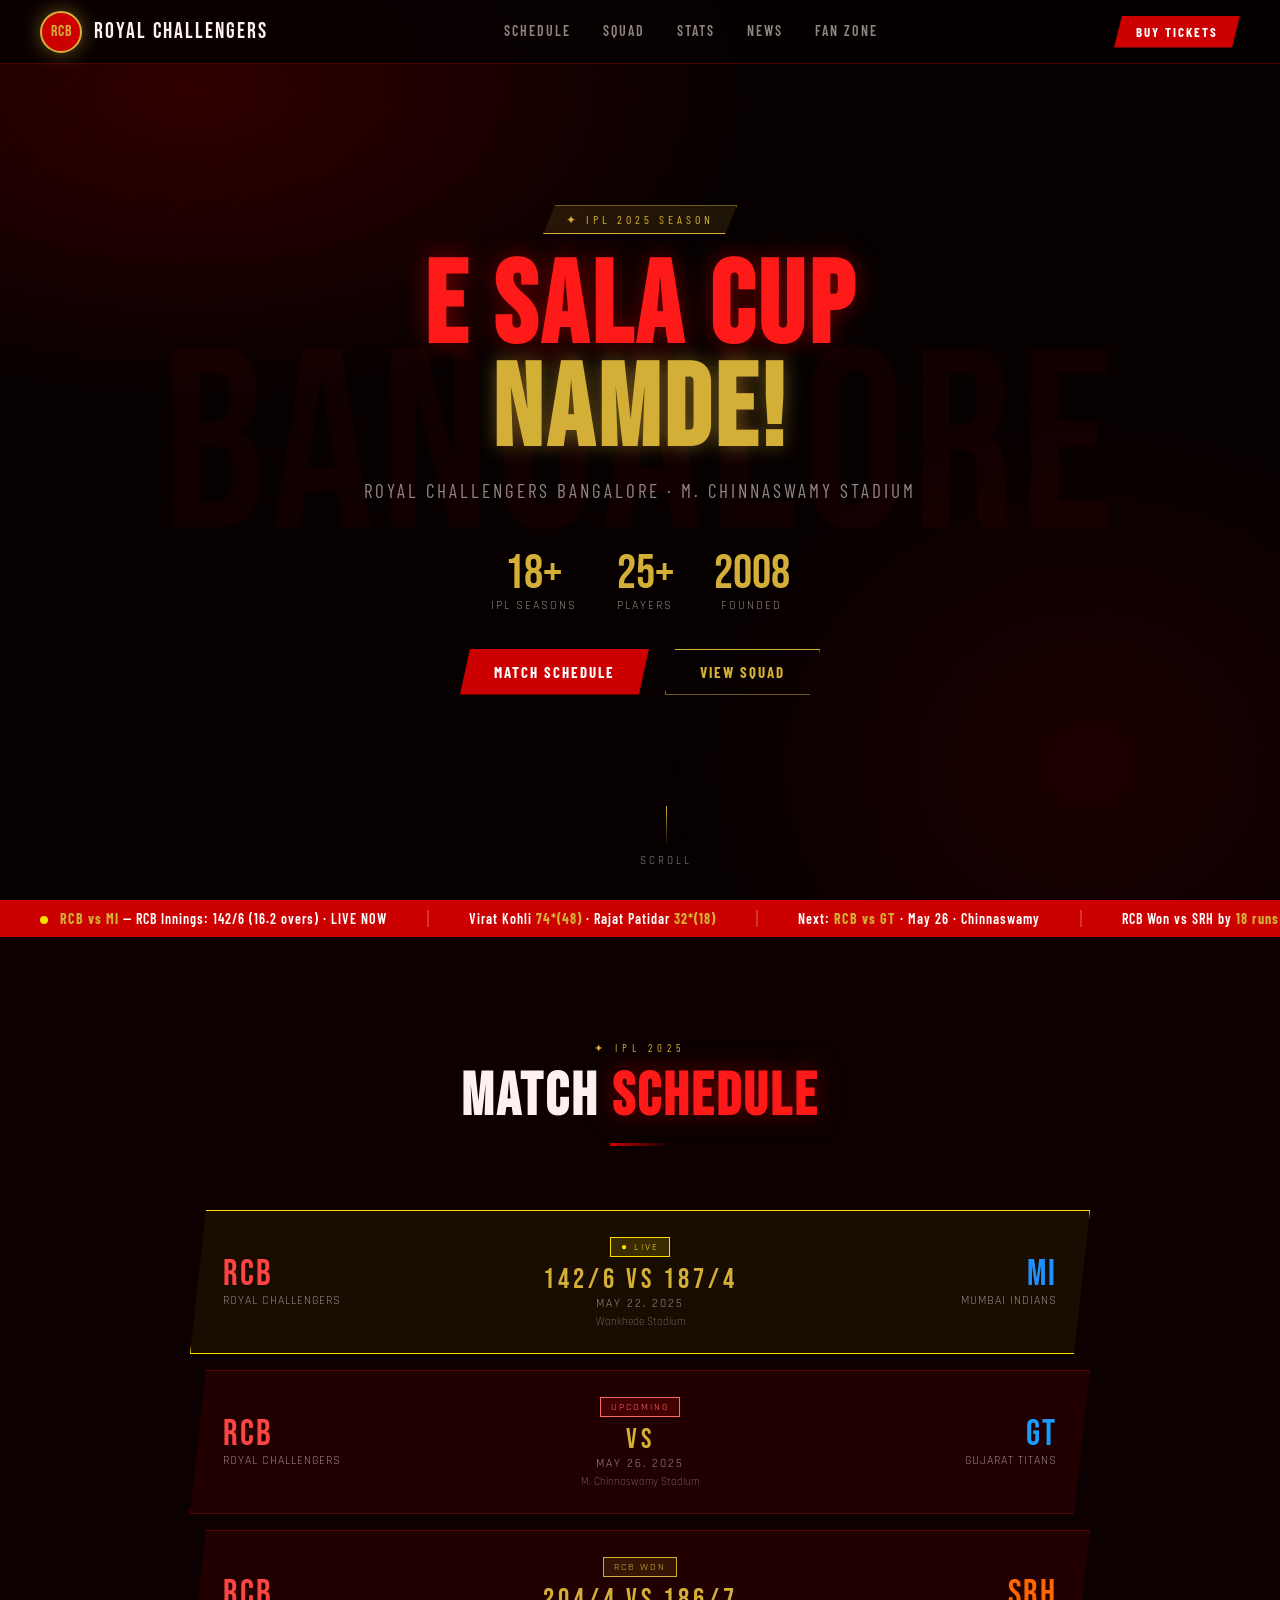
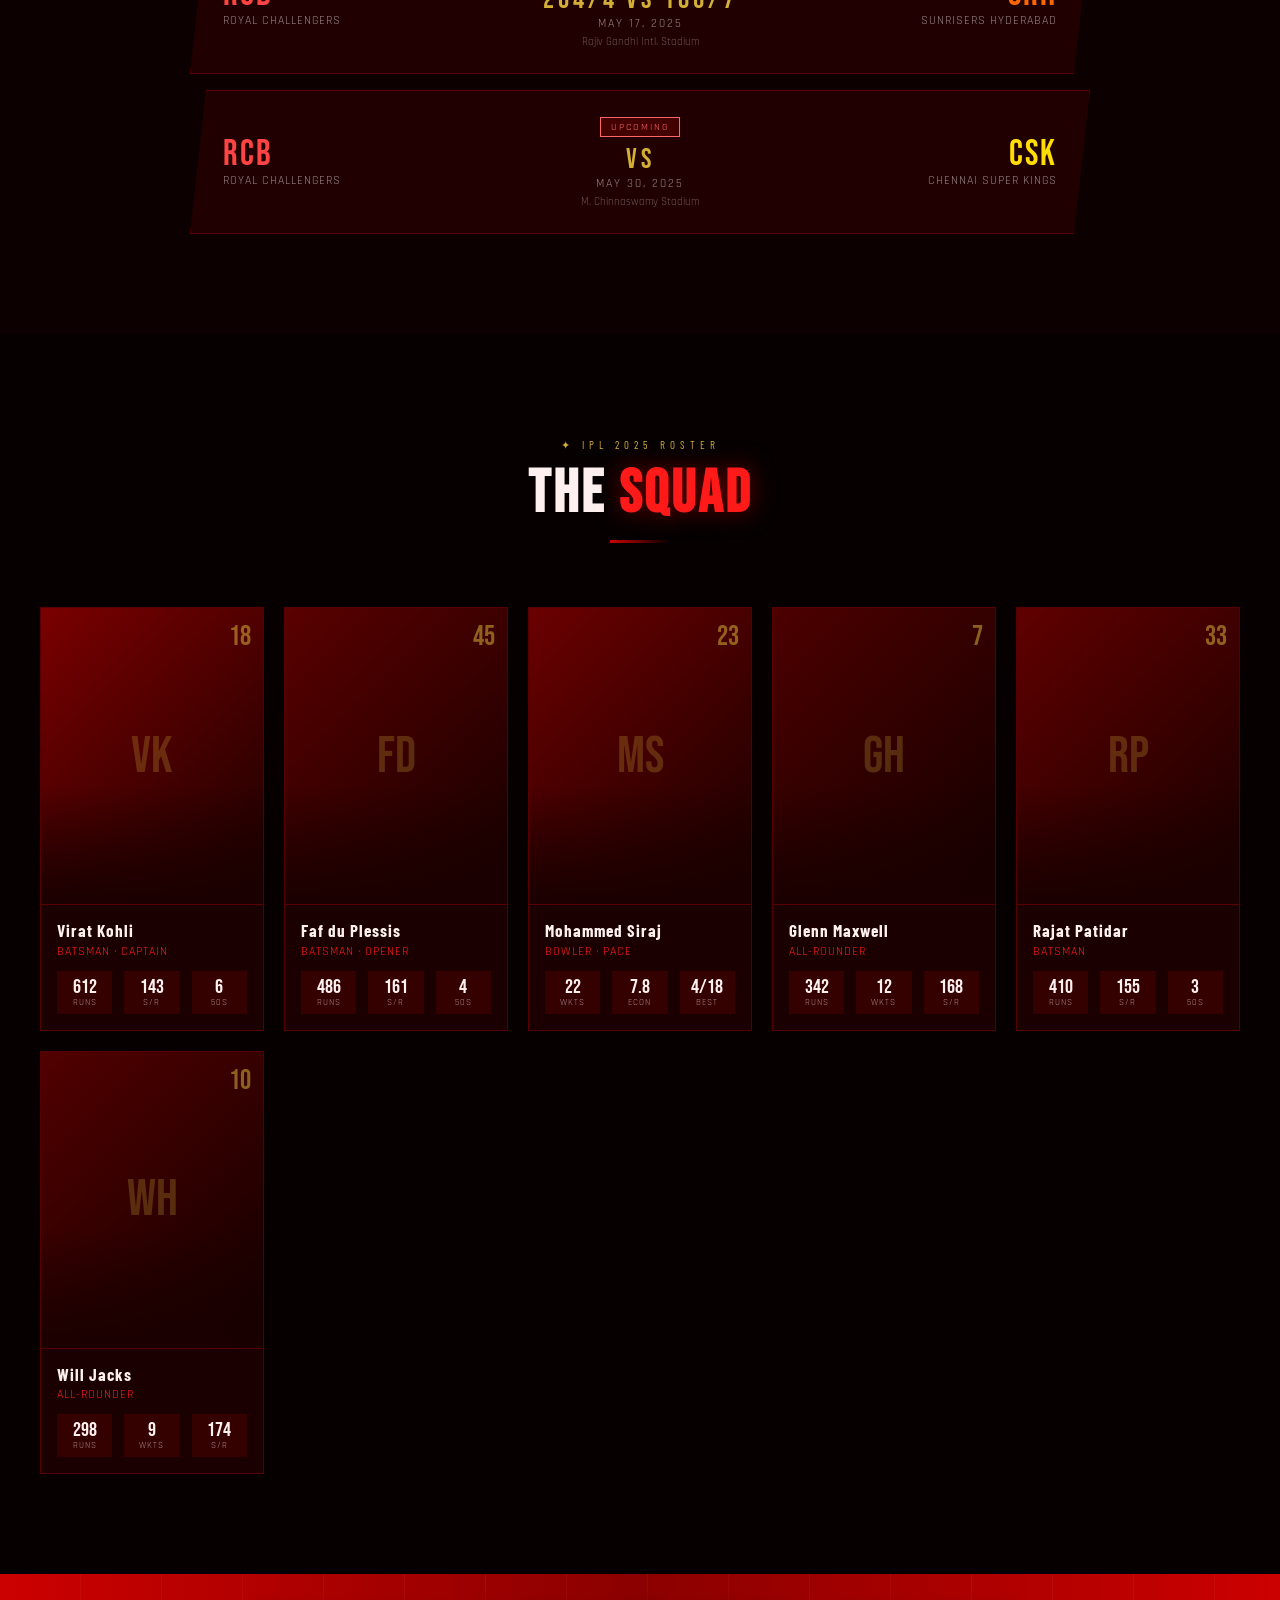
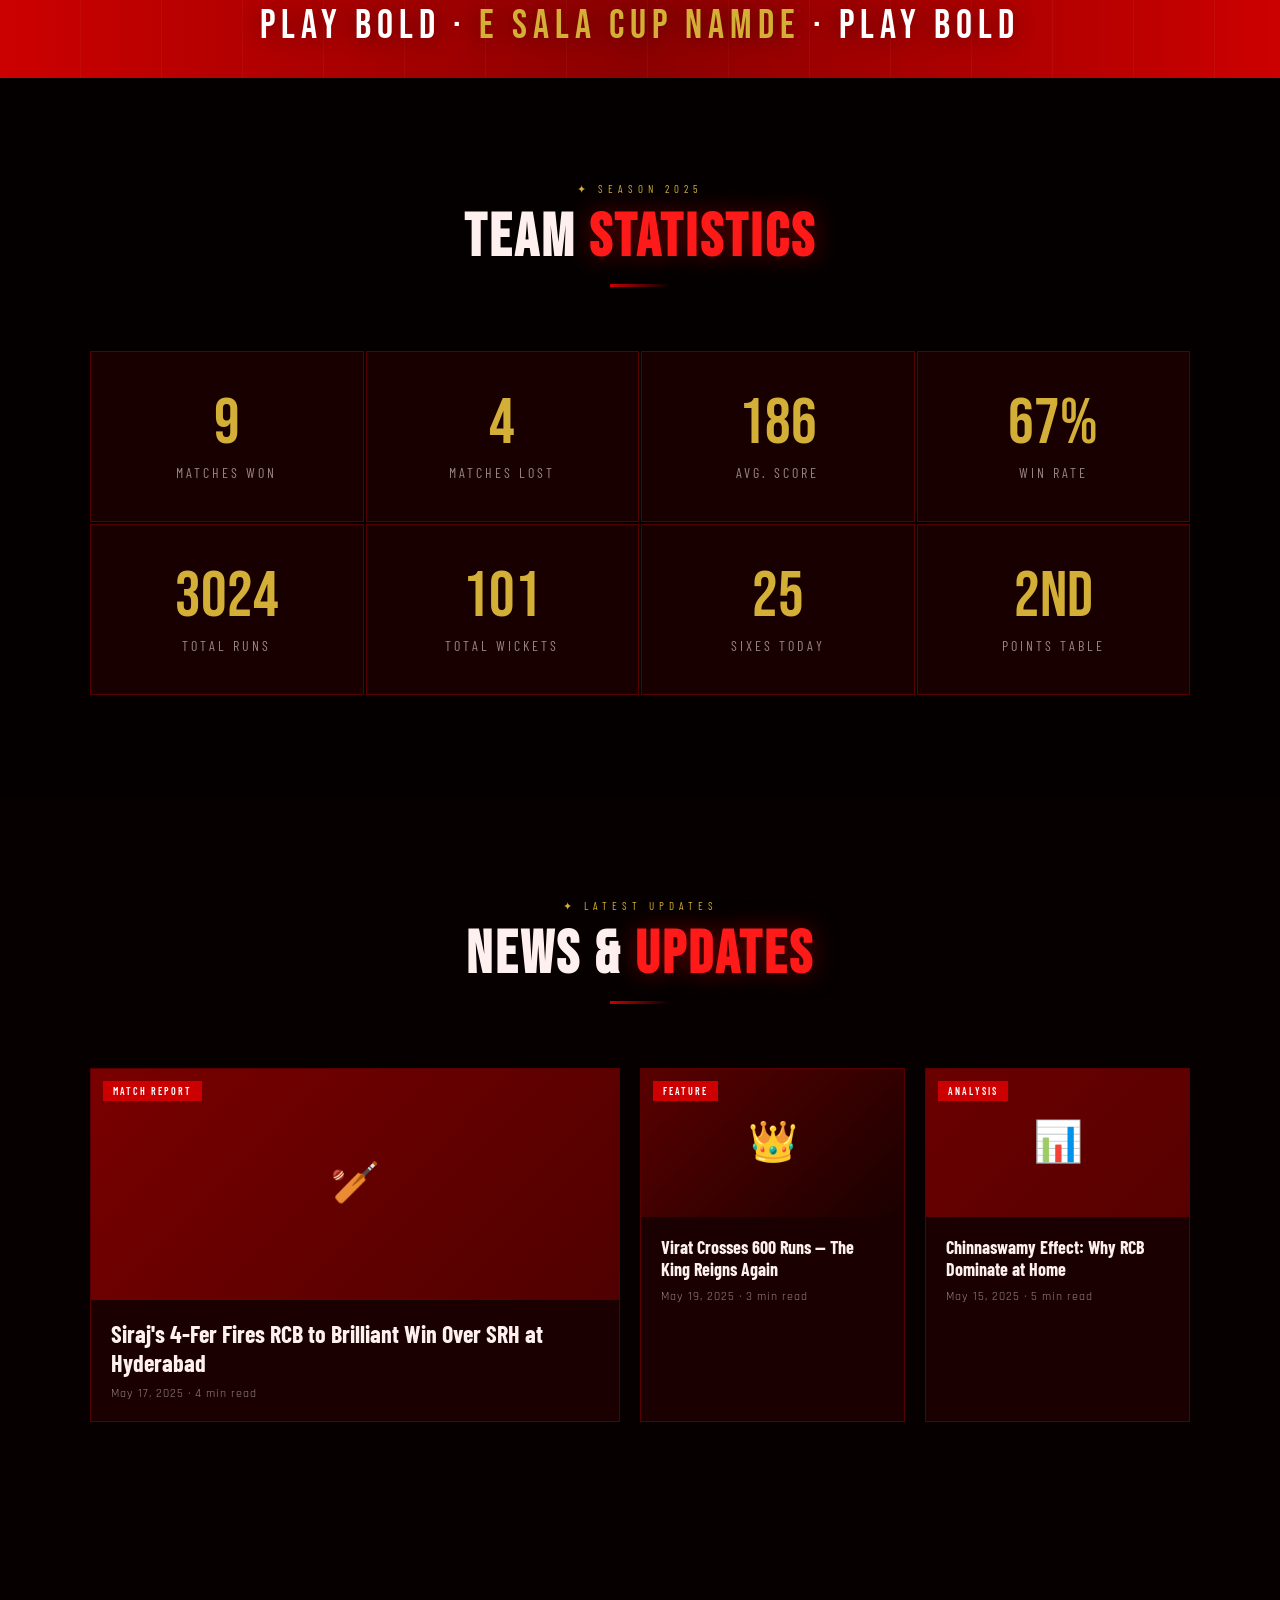
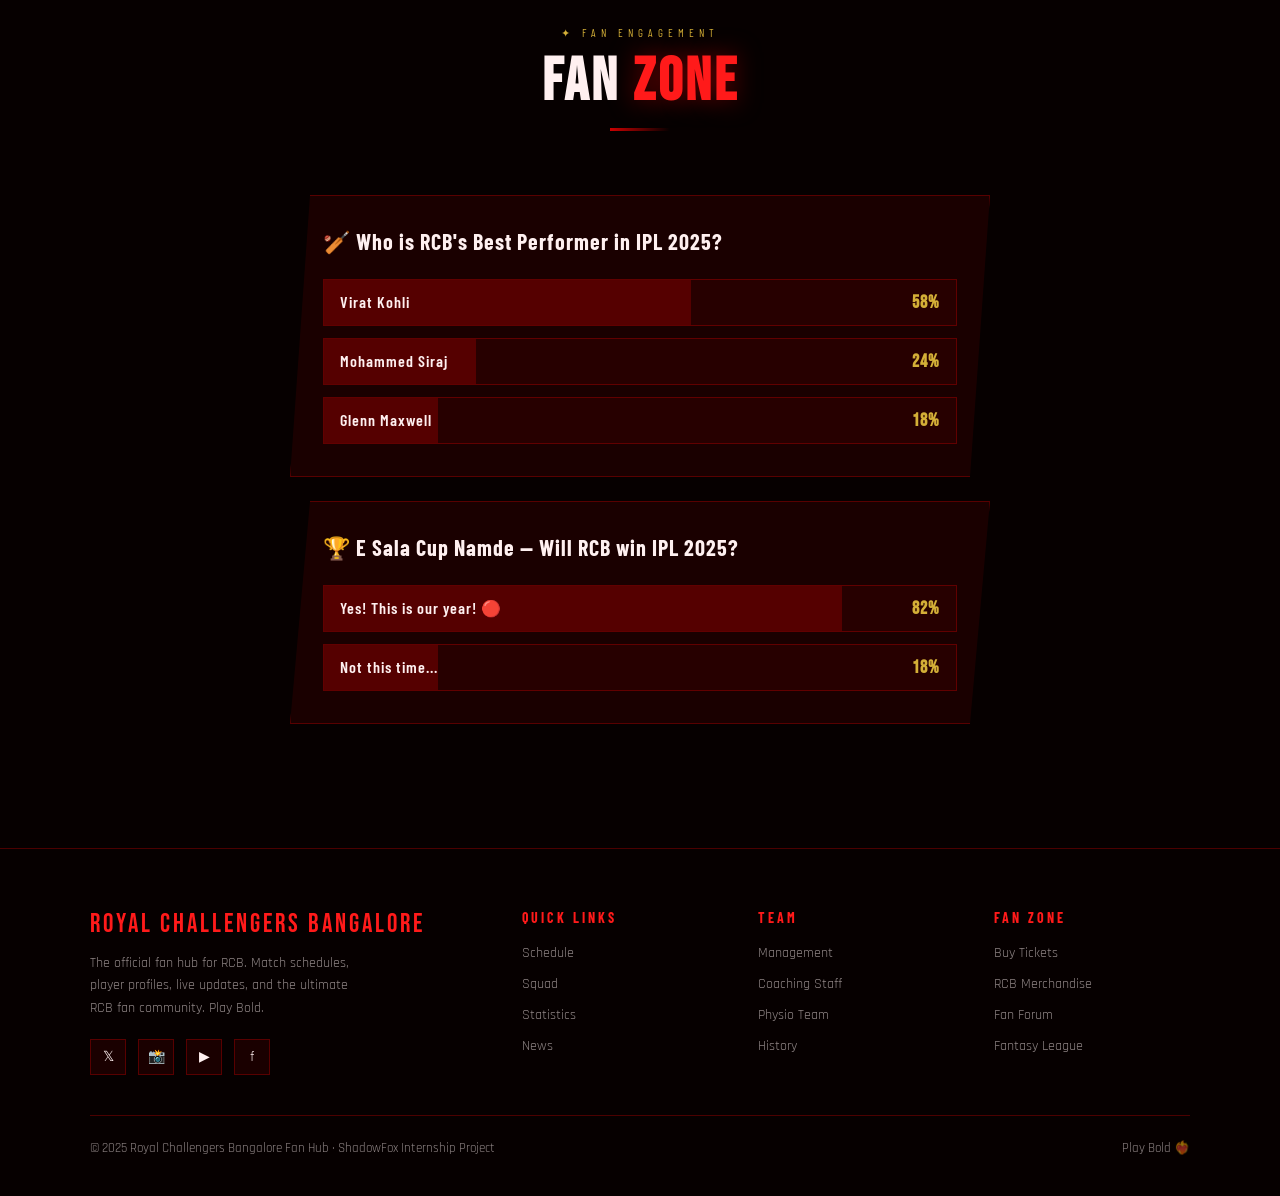
==== commit 7c551472: "updated" ====
--- a/IPL TEAM/index.html
+++ b/IPL TEAM/index.html
@@ -683,7 +683,7 @@
 
 <!-- NAV -->
 <nav>
-  <a class="nav-logo" href="#">
+  <a class="nav-logo" href="e3e651316419e506647522950e334d35.jpg">
     <div class="crest">RCB</div>
     <span>Royal Challengers</span>
   </a>
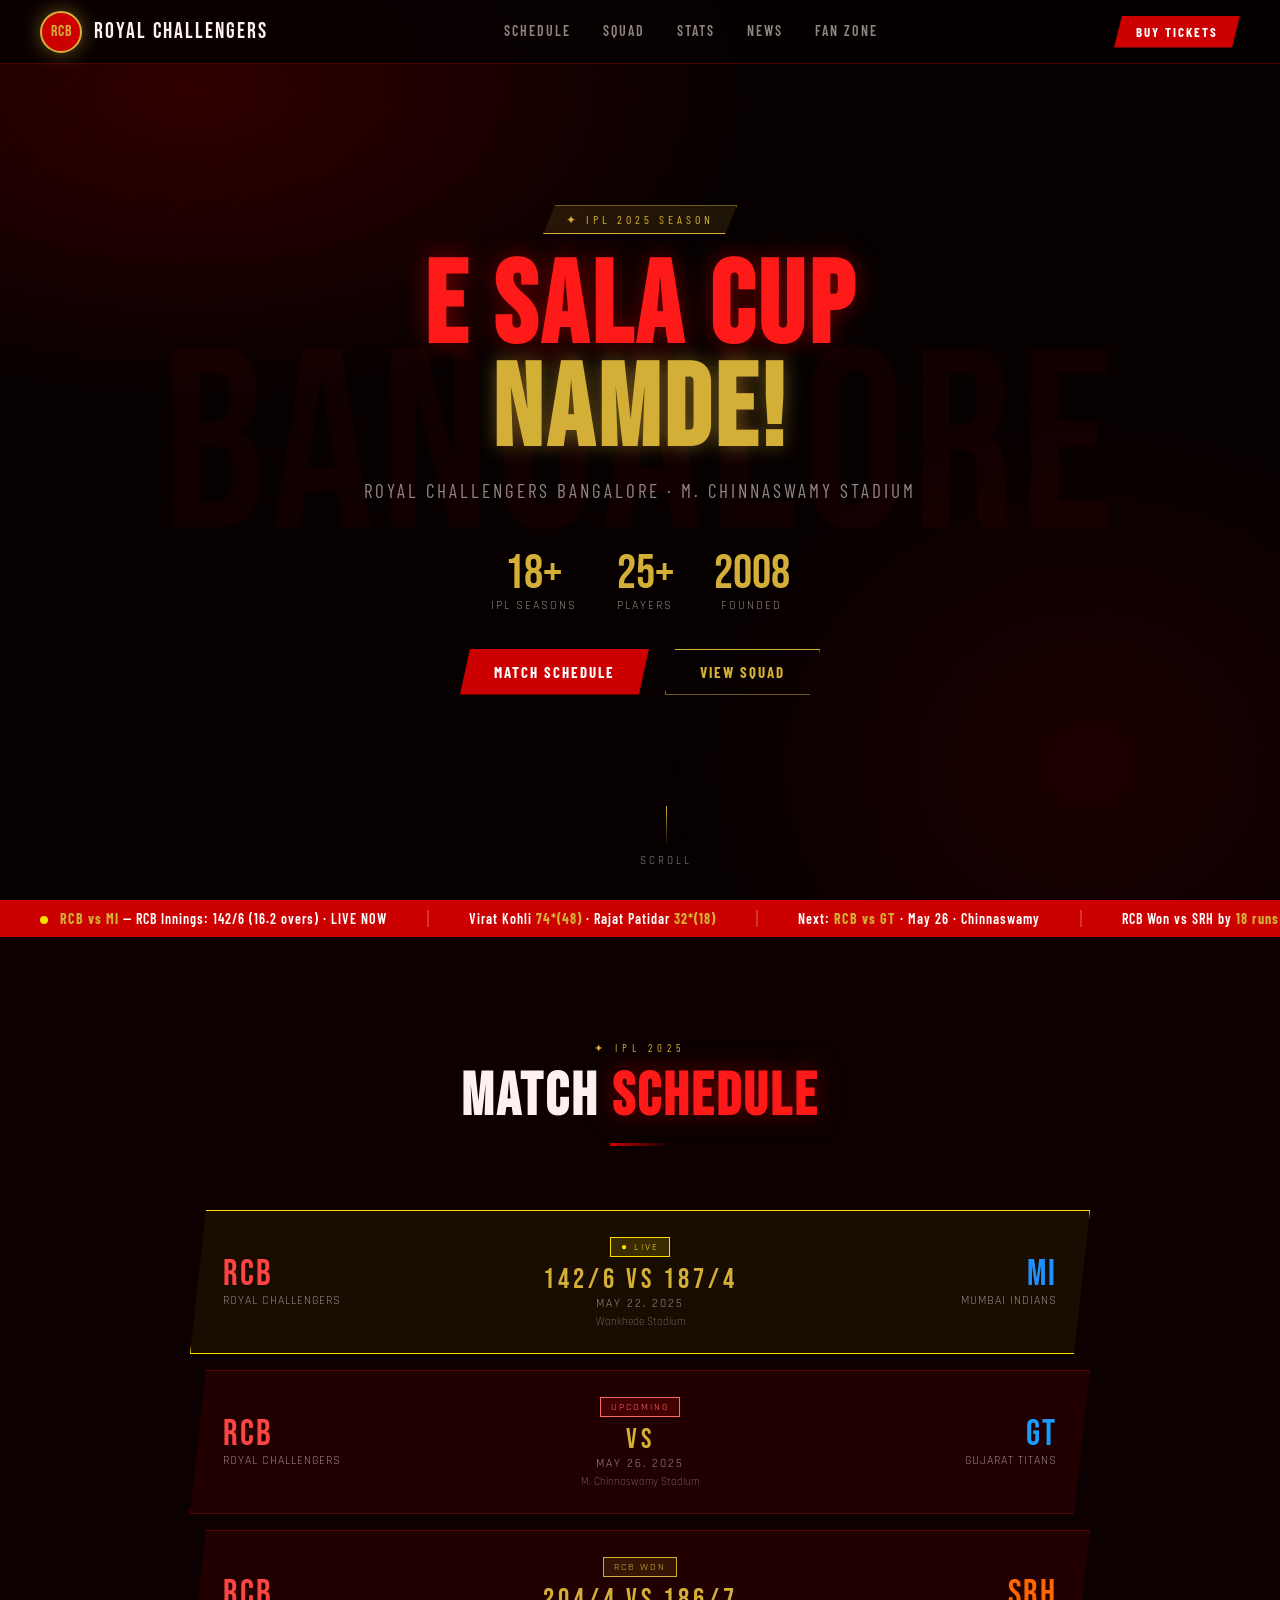
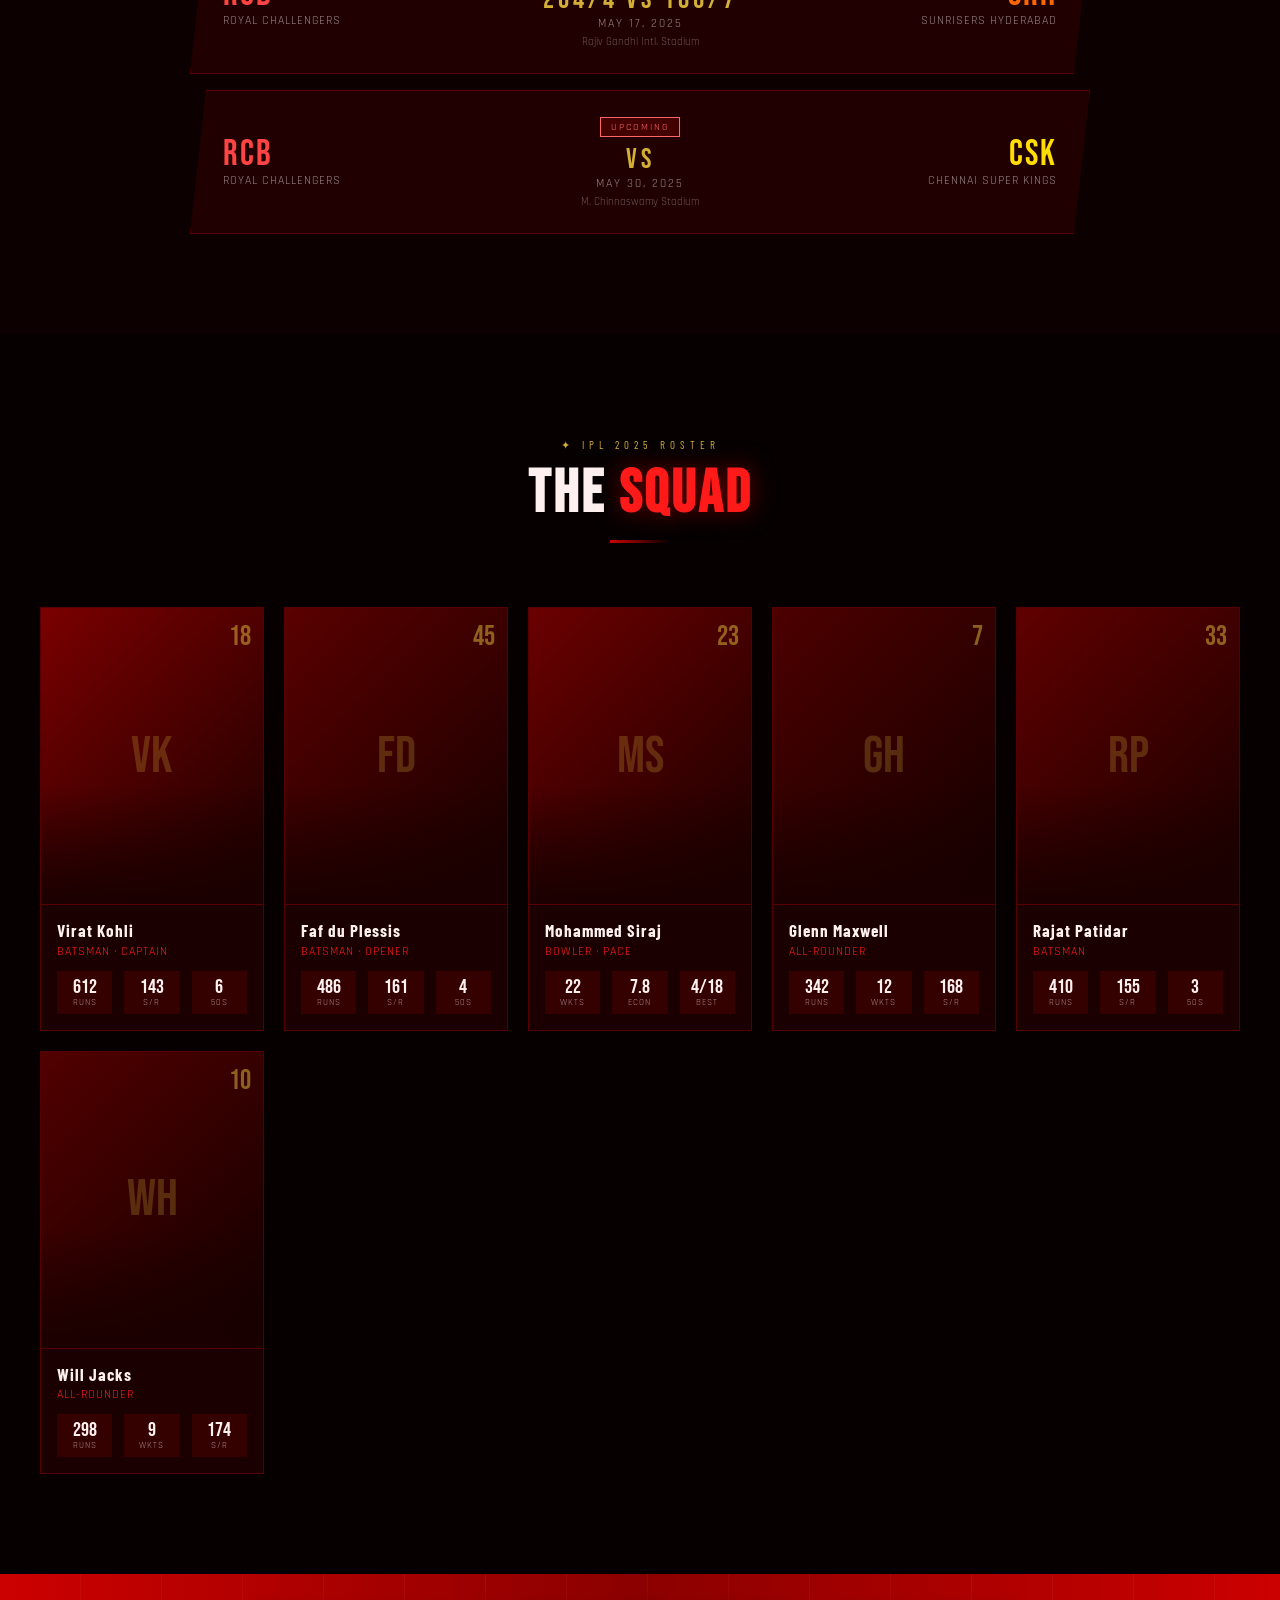
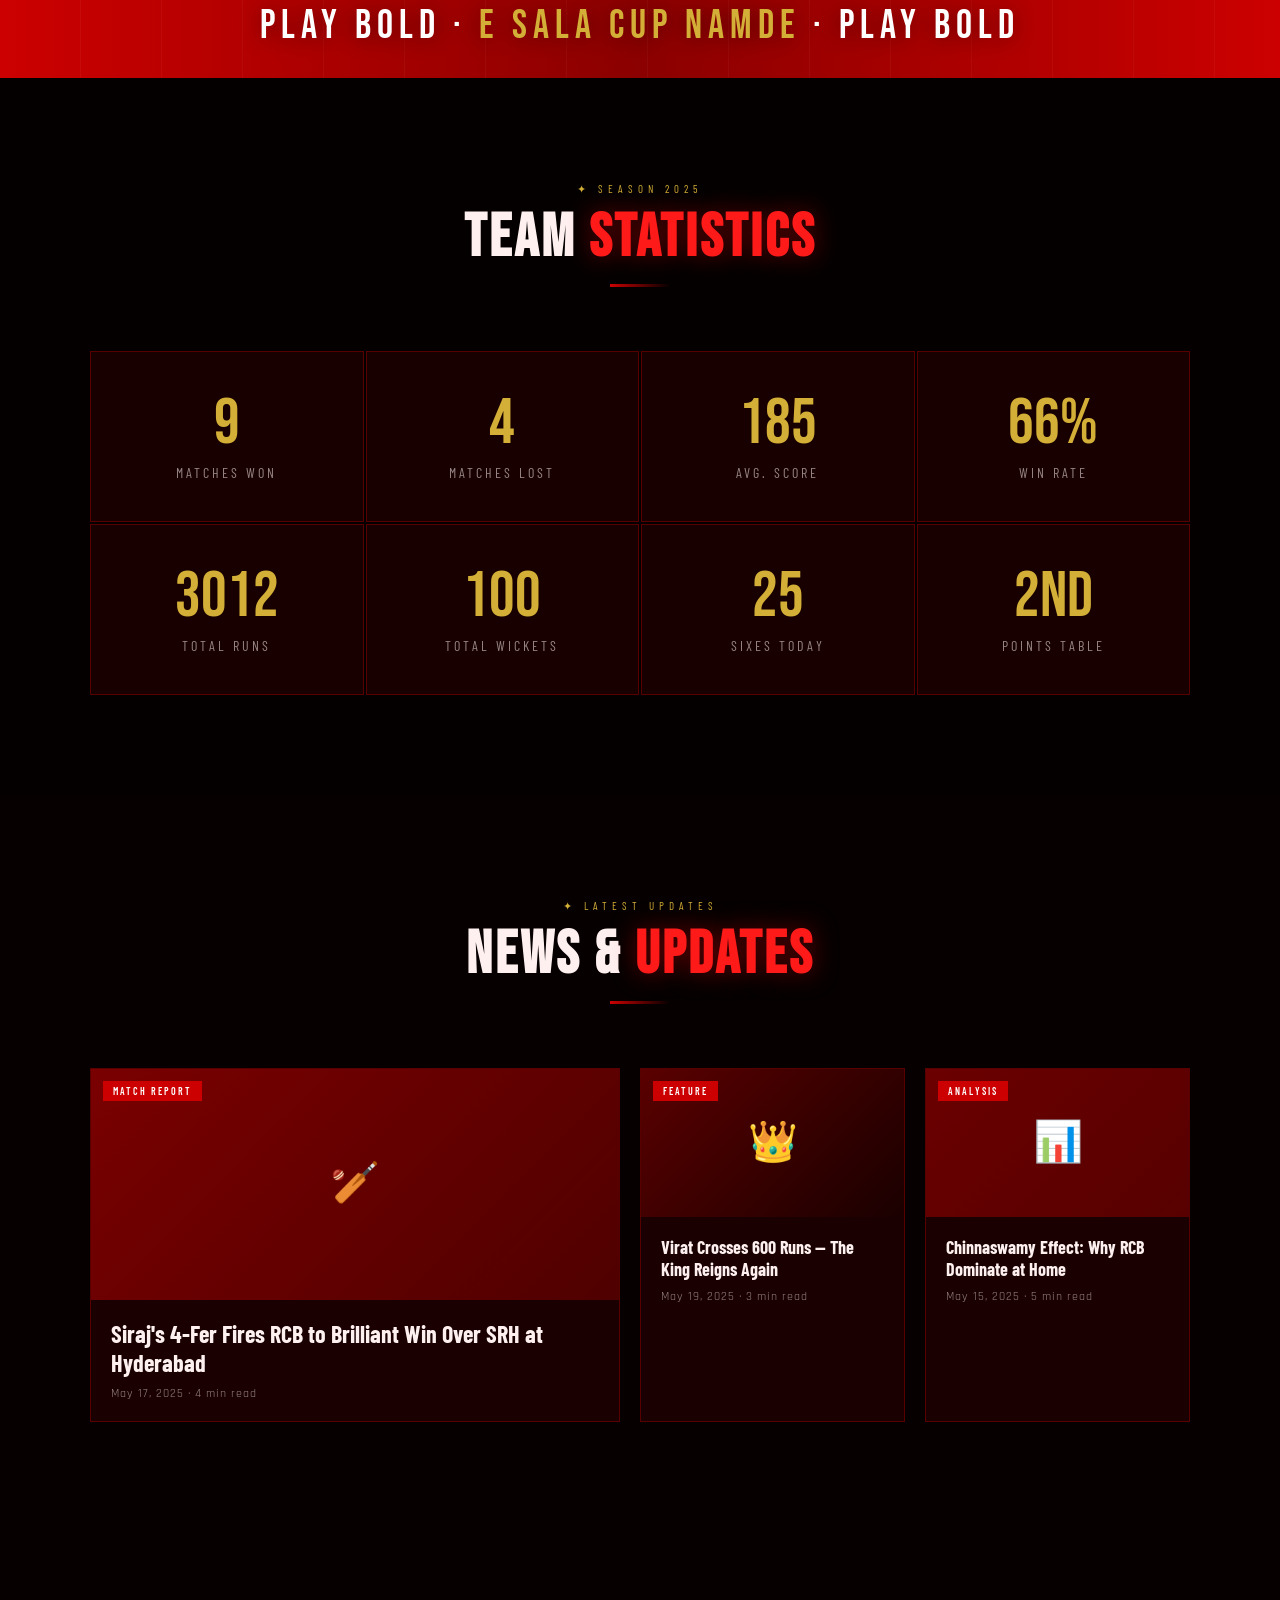
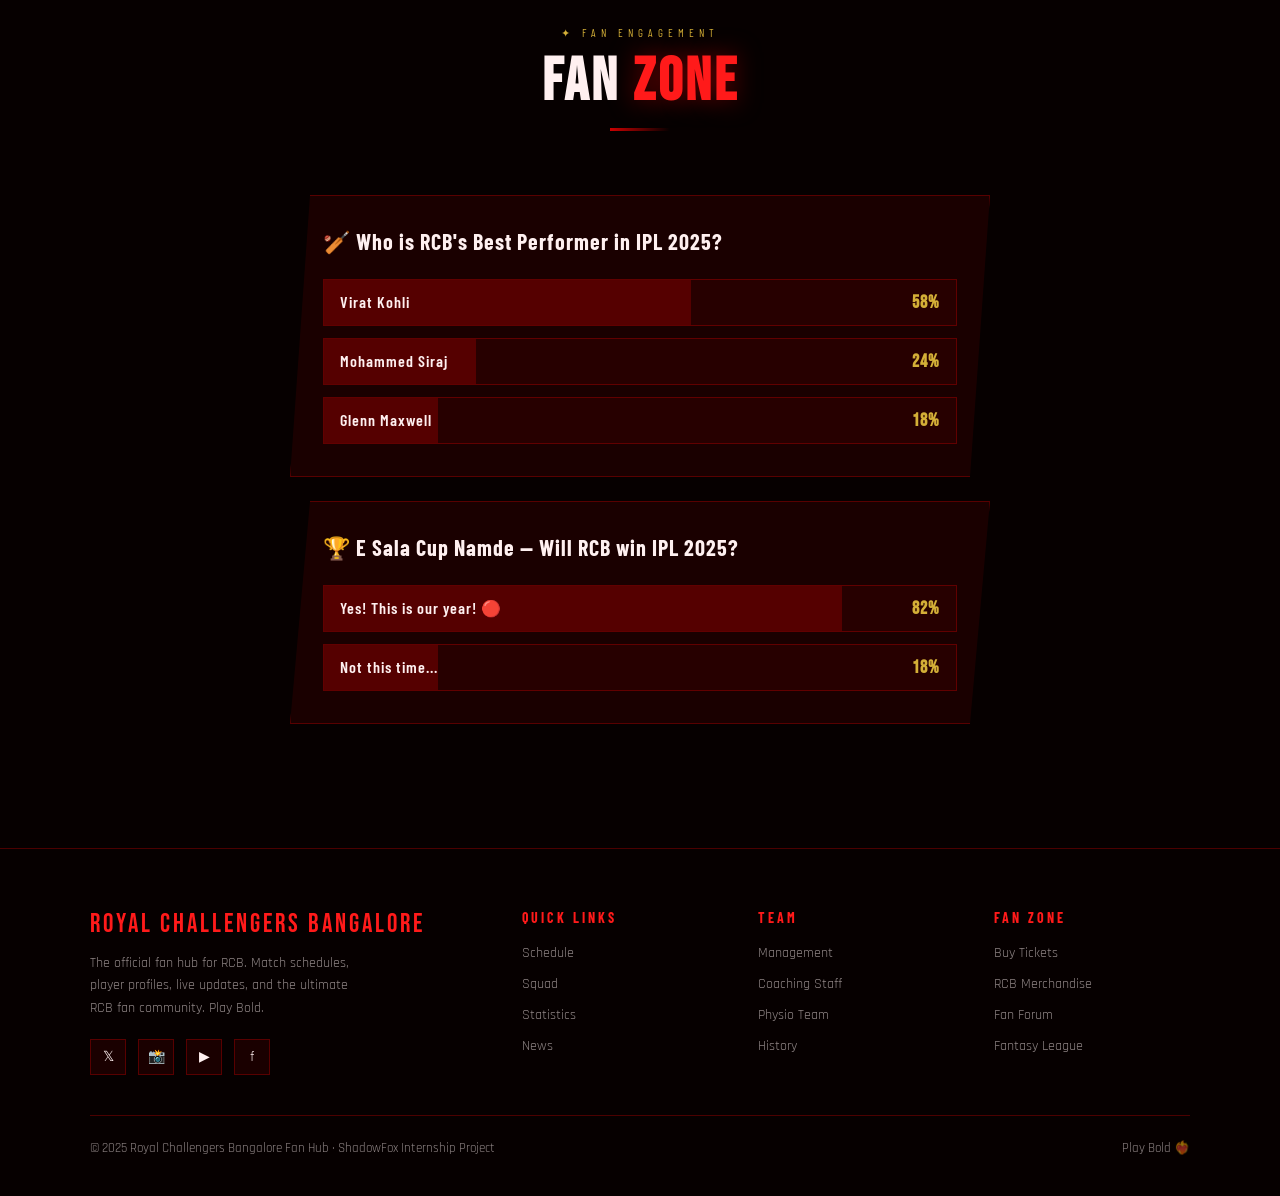
==== commit e9c6b04c: "updated" ====
--- a/IPL TEAM/index.html
+++ b/IPL TEAM/index.html
@@ -683,7 +683,8 @@
 
 <!-- NAV -->
 <nav>
-  <a class="nav-logo" href="e3e651316419e506647522950e334d35.jpg">
+  
+  <a class="nav-logo" href="rcb logo.jpg">
     <div class="crest">RCB</div>
     <span>Royal Challengers</span>
   </a>
